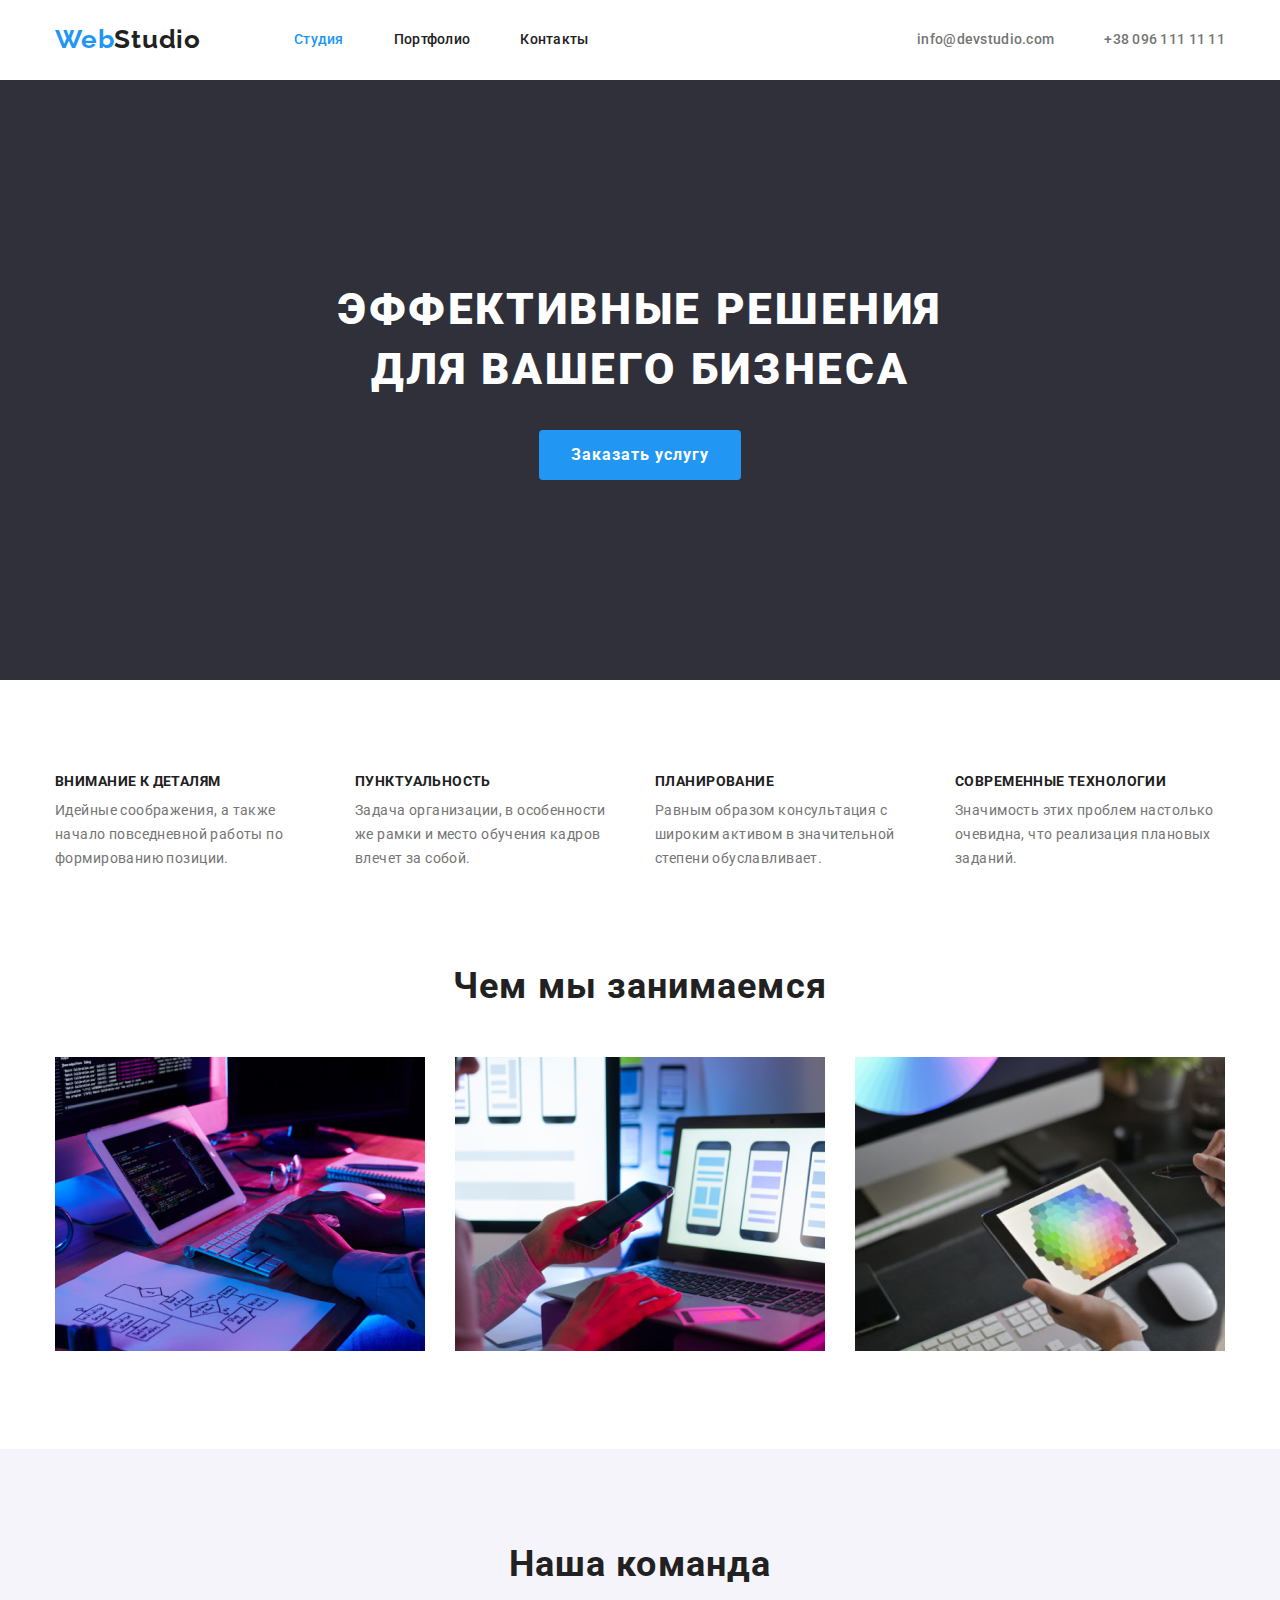
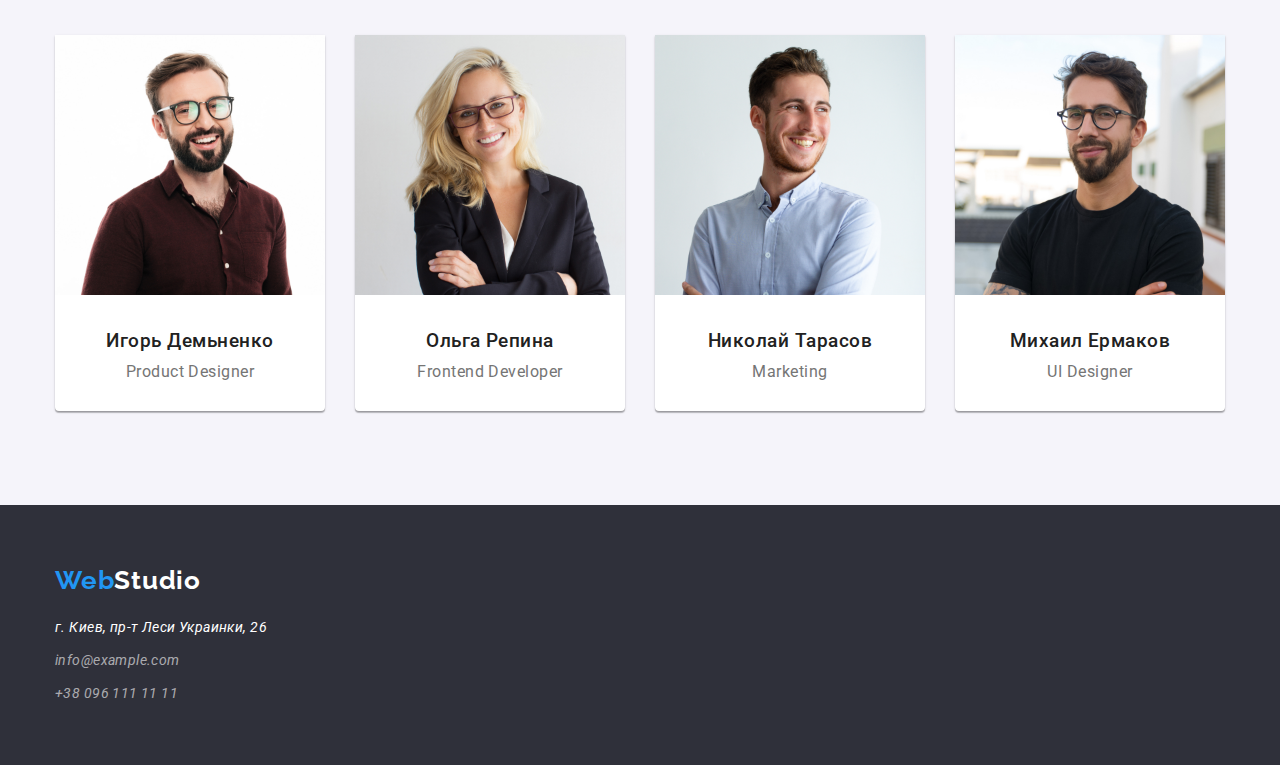
==== index.html @ bb8c2070 "added files hw3" ====
<!DOCTYPE html>
<html lang="en">
  <head>
    <meta charset="UTF-8" />
    <meta name="viewport" content="width=device-width, initial-scale=1.0" />
    <link
      href="https://fonts.googleapis.com/css2?family=Raleway:wght@700&family=Roboto:wght@400;500;700;900&display=swap"
      rel="stylesheet"
    />
    <link
      rel="stylesheet"
      href="https://cdnjs.cloudflare.com/ajax/libs/modern-normalize/0.7.0/modern-normalize.min.css"
    />
    <link rel="stylesheet" href="./css/styles.css" />
    <title>Студия</title>
  </head>
  <body>
    <header class="header">
      <div class="container">
        <nav class="nav">
          <a href="./index.html" class="logo"
            ><span class="logo-web">Web</span>Studio</a
          >
          <ul class="site-nav list">
            <li class="item">
              <a href="./index.html" class="link current">Студия</a>
            </li>
            <li class="item">
              <a href="./portfolio.html" class="link">Портфолио</a>
            </li>
            <li class="item"><a href="#" class="link">Контакты</a></li>
          </ul>
        </nav>
        <ul class="adress-nav list">
          <li class="item">
            <a href="mailto:info@devstudio.com" class="link">
              info@devstudio.com</a
            >
          </li>

          <li class="item">
            <a href="tel:+380961111111" class="link"> +38 096 111 11 11</a>
          </li>
        </ul>
      </div>
    </header>

    <main>
      <!-- Hero -->
      <section class="hero">
        <div class="container">
          <h1 class="hero-title">
            Эффективные решения <br />
            для вашего бизнеса
          </h1>
          <a href="#" class="link">Заказать услугу</a>
        </div>
      </section>
      <!-- Features -->
      <section class="features section-paddings">
        <div class="container">
          <ul class="features-list list">
            <li class="item">
              <h3 class="title">Внимание к деталям</h3>
              <p class="text">
                Идейные соображения, а также начало повседневной работы по
                формированию позиции.
              </p>
            </li>
            <li class="item">
              <h3 class="title">Пунктуальность</h3>
              <p class="text">
                Задача организации, в особенности же рамки и место обучения
                кадров влечет за собой.
              </p>
            </li>
            <li class="item">
              <h3 class="title">Планирование</h3>
              <p class="text">
                Равным образом консультация с широким активом в значительной
                степени обуславливает.
              </p>
            </li>
            <li class="item">
              <h3 class="title">Современные технологии</h3>
              <p class="text">
                Значимость этих проблем настолько очевидна, что реализация
                плановых заданий.
              </p>
            </li>
          </ul>
        </div>
      </section>
      <!--What we do-->
      <section class="what-we-do section-paddings">
        <div class="container">
          <h2 class="section-title">Чем мы занимаемся</h2>
          <ul class="what-we-do-list list">
            <li class="item">
              <a href="#"
                ><img
                  src="./images/desktop-apps.jpg"
                  alt="Десктопные приложения"
                  width="370"
                  height="294"
              /></a>
            </li>
            <li class="item">
              <a href="#"
                ><img
                  src="./images/smartphone-apps.jpg"
                  alt="Мобильные приложения"
                  width="370"
                  height="294"
              /></a>
            </li>
            <li class="item">
              <a href="#"
                ><img
                  src="./images/design-solutions.jpg"
                  alt="Дизайнерские решения"
                  width="370"
                  height="294"
              /></a>
            </li>
          </ul>
        </div>
      </section>
      <!--Our Crew-->
      <section class="our-crew section-paddings">
        <div class="container">
          <h2 class="section-title">Наша команда</h2>
          <ul class="our-crew-members list">
            <li class="item">
              <img
                src="./images/igor-demyanenko.jpg"
                alt="Николай Кучеренко"
                width="270"
              />
              <h3 class="title">Игорь Демьненко</h3>
              <p class="text">Product Designer</p>
            </li>
            <li class="item">
              <img
                src="./images/olga-repina.jpg"
                alt="Николай Кучеренко"
                width="270"
              />
              <h3 class="title">Ольга Репина</h3>
              <p class="text">Frontend Developer</p>
            </li>
            <li class="item">
              <img
                src="./images/nikolay-tarasov.jpg"
                alt="Николай Кучеренко"
                width="270"
              />
              <h3 class="title">Николай Тарасов</h3>
              <p class="text">Marketing</p>
            </li>
            <li class="item">
              <img
                src="./images/mihail-ermakov.jpg"
                alt="Николай Кучеренко"
                width="270"
              />
              <h3 class="title">Михаил Ермаков</h3>
              <p class="text">UI Designer</p>
            </li>
          </ul>
        </div>
      </section>
    </main>
    <footer class="footer">
      <div class="container">
        <a href="./index.html" class="logo"
          ><span class="logo-web">Web</span>Studio</a
        >
        <address>
          <ul class="footer-adress-nav list">
            <li class="item">г. Киев, пр-т Леси Украинки, 26</li>
            <li class="item">
              <a href="mailto:info@devstudio.com" class="link">
                info@example.com</a
              >
            </li>
            <li class="item">
              <a href="tel:+380961111111" class="link"> +38 096 111 11 11</a>
            </li>
          </ul>
        </address>
      </div>
    </footer>
  </body>
</html>
---- css/styles.css ----
/* main text color #757575 */
/* secondary text color #212121 */
/* emphasis color #2196F3 */
/* white #FFFFFF */
/* hero background color #2F303A */
/* third text color rgba(255, 255, 255, 0.6); */
/* crew background color #F5F4FA */

:root {
  --main-text-color: #757575;
  --secondary-text-color: #212121;
  --emphasis-color: #2196f3;
  --page-background-color: #ffffff;
  --hero-title-color: #ffffff;
  --hero-background-color: #2f303a;
  --adress-links-text-color: rgba(255, 255, 255, 0.6);
  --crew-background-color: #f5f4fa;
}

/* Page general styles */
html {
  box-sizing: border-box;
}
*,
*::before,
*::after {
  box-sizing: inherit;
}

body {
  color: var(--main-text-color);
  background-color: var(--page-background-color);
  font-family: 'Roboto', sans-serif;
  font-style: normal;
}
.link {
  text-decoration: none;
}
.list {
  list-style: none;
  padding: 0;
  margin: 0;
}
.title {
  color: var(--secondary-text-color);
  margin: 0;
}
.text {
  margin: 0;
}
.section-title {
  margin-top: 0;
  margin-bottom: 50px;
  color: var(--secondary-text-color);
  font-weight: 700;
  font-size: 36px;
  line-height: 1.17;
  text-align: center;
  letter-spacing: 0.03em;
}
.container {
  width: 1200px;
  padding-left: 15px;
  padding-right: 15px;
  margin-right: auto;
  margin-left: auto;
}

/* Header Styles */

.header .container,
.nav {
  display: flex;
  align-items: center;
}
.logo {
  margin-right: 93px;

  color: var(--secondary-text-color);
  text-decoration: none;
  font-family: 'Raleway', sans-serif;
  font-weight: 700;
  font-size: 26px;
  line-height: 1.2;
  letter-spacing: 0.03em;
}
.logo-web {
  color: var(--emphasis-color);
}
.header .link {
  display: inline-block;
  font-weight: 500;
  font-size: 14px;
  line-height: 1.14;
  letter-spacing: 0.02em;
  padding-top: 32px;
  padding-bottom: 32px;
}
.site-nav {
  display: flex;
}
.site-nav .item + .item {
  margin-left: 50px;
}
.site-nav .link {
  color: var(--secondary-text-color);
}
.site-nav .link:hover,
.site-nav .link:focus {
  color: var(--emphasis-color);
}
.site-nav .link.current {
  color: var(--emphasis-color);
}
.adress-nav {
  display: flex;
  margin-left: auto;
}
.adress-nav .item + .item {
  margin-left: 50px;
}
.adress-nav .link {
  color: var(--main-text-color);
}
.adress-nav .link:hover,
.adress-nav .link:focus {
  color: var(--emphasis-color);
}

/* Hero section styles */
.hero {
  padding-top: 200px;
  padding-bottom: 200px;
  background-color: var(--hero-background-color);
  text-align: center;
}
.hero-title {
  margin-top: 0;
  margin-bottom: 30px;

  color: var(--hero-title-color);
  font-weight: 900;
  font-size: 44px;
  line-height: 1.36;
  letter-spacing: 0.06em;
  text-transform: uppercase;
}
.hero .link {
  display: inline-block;
  min-width: 200px;
  padding: 10px 32px;
  /* padding-top: 10px;
  padding-right: 32px; */
  border-radius: 4px;
  background-color: var(--emphasis-color);

  color: var(--hero-title-color);
  font-weight: 700;
  font-size: 16px;
  line-height: 1.87;
  align-items: center;
  letter-spacing: 0.06em;
}
.hero .link:hover,
.hero .link:focus {
  color: var(--emphasis-color);
  background-color: var(--page-background-color);
}

/* Features section styles */
.section-paddings {
  padding-top: 94px;
  padding-bottom: 94px;
}

.features-list {
  display: flex;
  justify-content: center;
  /* background-color: teal; */
}
.features-list .item {
  width: 270px;
}
.features-list .item + .item {
  margin-left: 30px;
}
.features .title {
  font-weight: 700;
  font-size: 14px;
  line-height: 1.14;
  letter-spacing: 0.03em;
  text-transform: uppercase;
  margin-bottom: 10px;
}
.features .text {
  font-weight: 400;
  font-size: 14px;
  line-height: 1.7;
  letter-spacing: 0.03em;
}

/* What we do section styles*/
.what-we-do {
  padding-top: 0;
}
.what-we-do-list {
  display: flex;
  justify-content: center;
}
.what-we-do-list .item + .item {
  margin-left: 30px;
}

/* Our crew section styles */
.our-crew {
  background-color: var(--crew-background-color);

  font-size: 16px;
  line-height: 1.19;
  text-align: center;
  letter-spacing: 0.03em;
}
.our-crew .title {
  font-weight: 500;
  margin-top: 30px;
  margin-bottom: 10px;
}
.our-crew-members {
  display: flex;
  justify-content: center;
}
.our-crew-members .item {
  background-color: #fff;
  border-radius: 0px 0px 4px 4px;
  box-shadow: 0px 1px 3px rgba(0, 0, 0, 0.12), 0px 1px 1px rgba(0, 0, 0, 0.14),
    0px 2px 1px rgba(0, 0, 0, 0.2);
}
.our-crew-members .item + .item {
  margin-left: 30px;
}
.our-crew .text {
  margin-bottom: 30px;
}

/* Footer Styles */
.footer {
  background-color: var(--hero-background-color);
  padding-top: 60px;
  padding-bottom: 60px;
}
.footer .logo {
  display: inline-block;
  color: white;
  margin-right: 0;
  margin-bottom: 20px;
}
.footer-adress-nav {
  color: white;
  font-weight: 400;
  font-size: 14px;
  line-height: 1.7;
  letter-spacing: 0.03em;
}
.footer-adress-nav .link {
  color: var(--adress-links-text-color);
}
.footer-adress-nav .link:hover,
.footer-adress-nav .link:focus {
  color: var(--emphasis-color);
}
.footer-adress-nav .item:not(:last-child) {
  margin-bottom: 9px;
}

/* Portfolio.html personal styles */
.our-projects-nav {
  display: flex;
  margin-bottom: 50px;
  justify-content: center;
}
.our-projects-nav .item + .item {
  margin-left: 8px;
}
.our-projects-nav .link {
  display: inline-block;
  min-width: 73px;
  padding: 6px 22px;
  background-color: #f5f4fa;
  border-radius: 4px;

  color: var(--secondary-text-color);
  font-weight: 500;
  font-size: 16px;
  line-height: 1.62;
  text-align: center;
  letter-spacing: 0.03em;
}
.our-projects-nav .link:hover,
.our-projects-nav .link:focus {
  background-color: var(--emphasis-color);
  box-shadow: 0px 3px 1px rgba(0, 0, 0, 0.1), 0px 1px 2px rgba(0, 0, 0, 0.08),
    0px 2px 2px rgba(0, 0, 0, 0.12);
  color: #ffffff;
}
.our-projects-list {
  display: flex;
  flex-wrap: wrap;
}
.our-projects-list .item {
  /* box-sizing: border-box; */
  /* width: calc((100% - 60px) / 3); */
  width: 370px;
  background: #ffffff;
  border: 1px solid #eeeeee;
}
.our-projects-list .item:not(:nth-child(3n)) {
  margin-right: 30px;
}
.our-projects-list .item:not(:nth-last-child(-n + 3)) {
  margin-bottom: 30px;
}
.our-projects-list .title {
  margin-top: 20px;
  margin-bottom: 4px;
  margin-left: 24px;
  font-weight: 700;
  font-size: 18px;
  line-height: 2;
  letter-spacing: 0.06em;
}
.our-projects-list .text {
  margin-left: 24px;
  color: var(--main-text-color);
  font-weight: 400;
  font-size: 16px;
  line-height: 1.87;
  letter-spacing: 0.03em;
  margin-bottom: 20px;
}
.our-projects-list .link:hover,
.our-projects-list .link:focus {
  color: var(--emphasis-color);
}
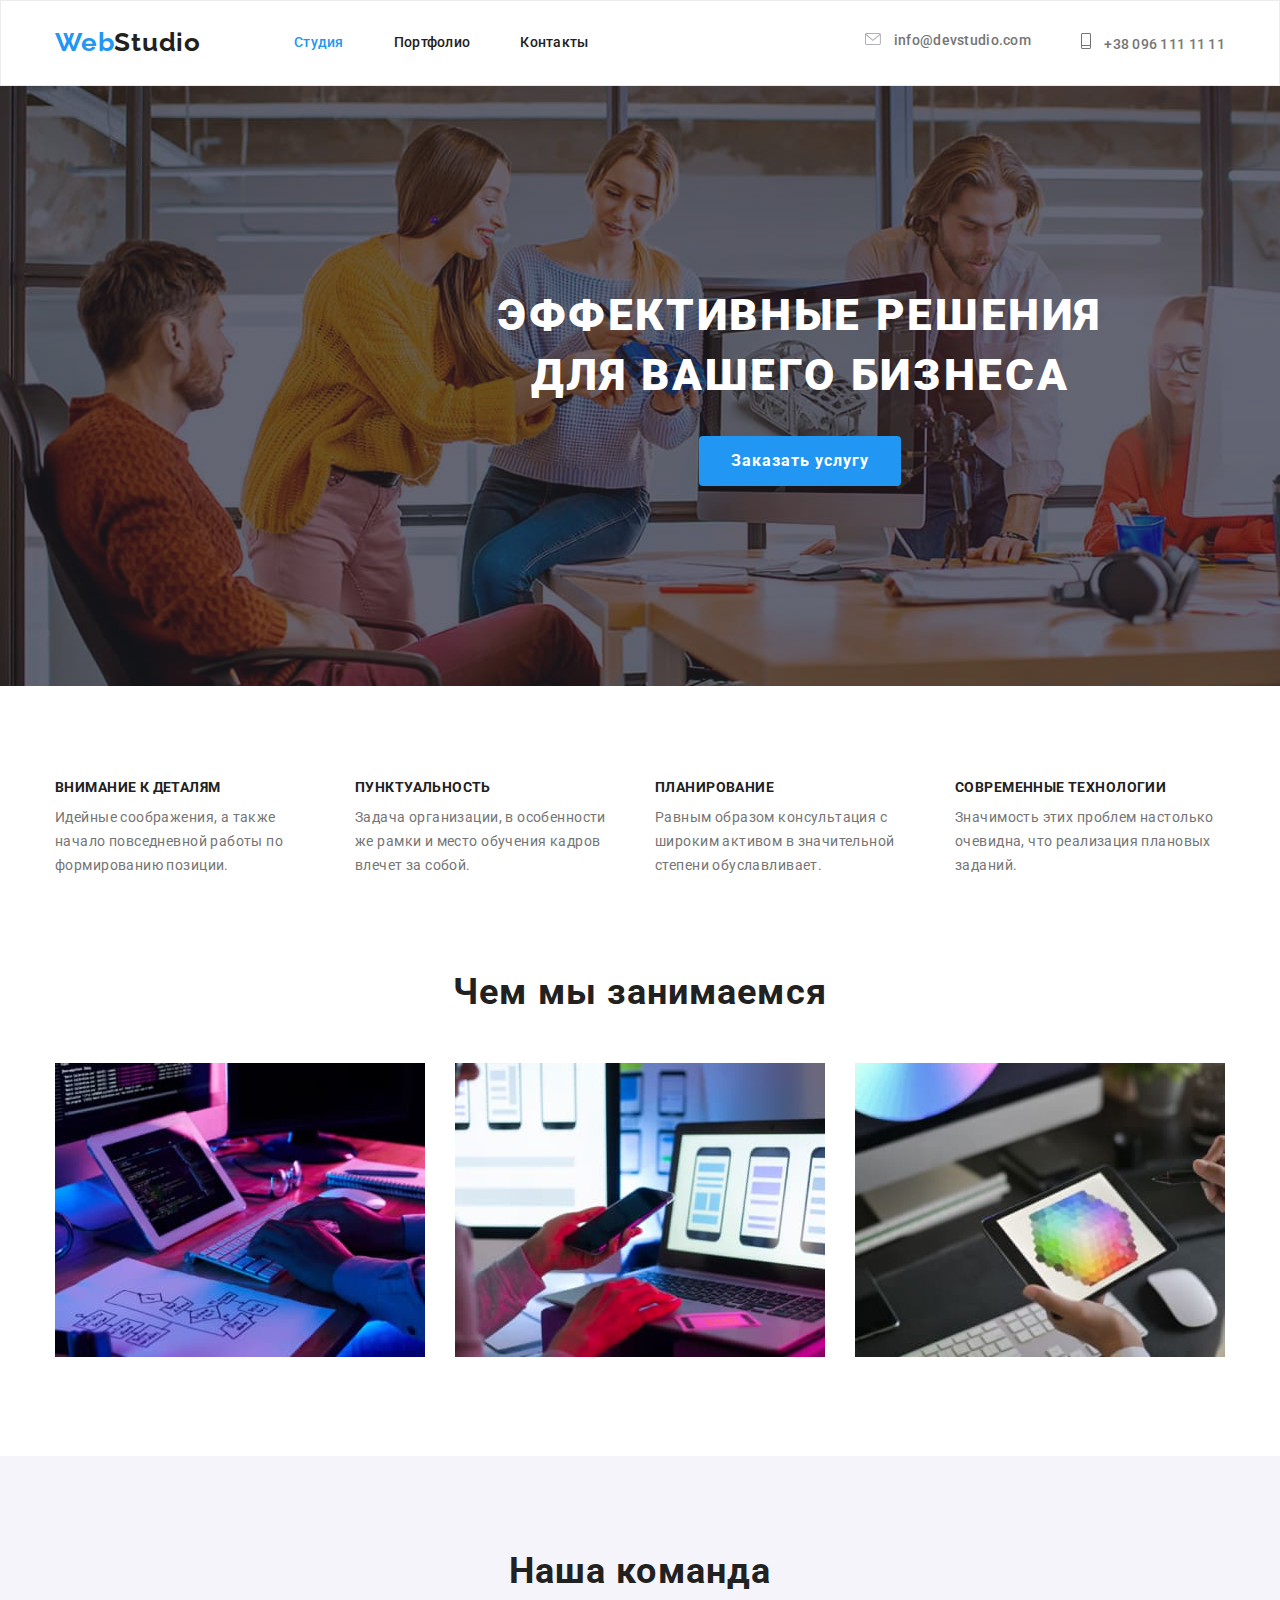
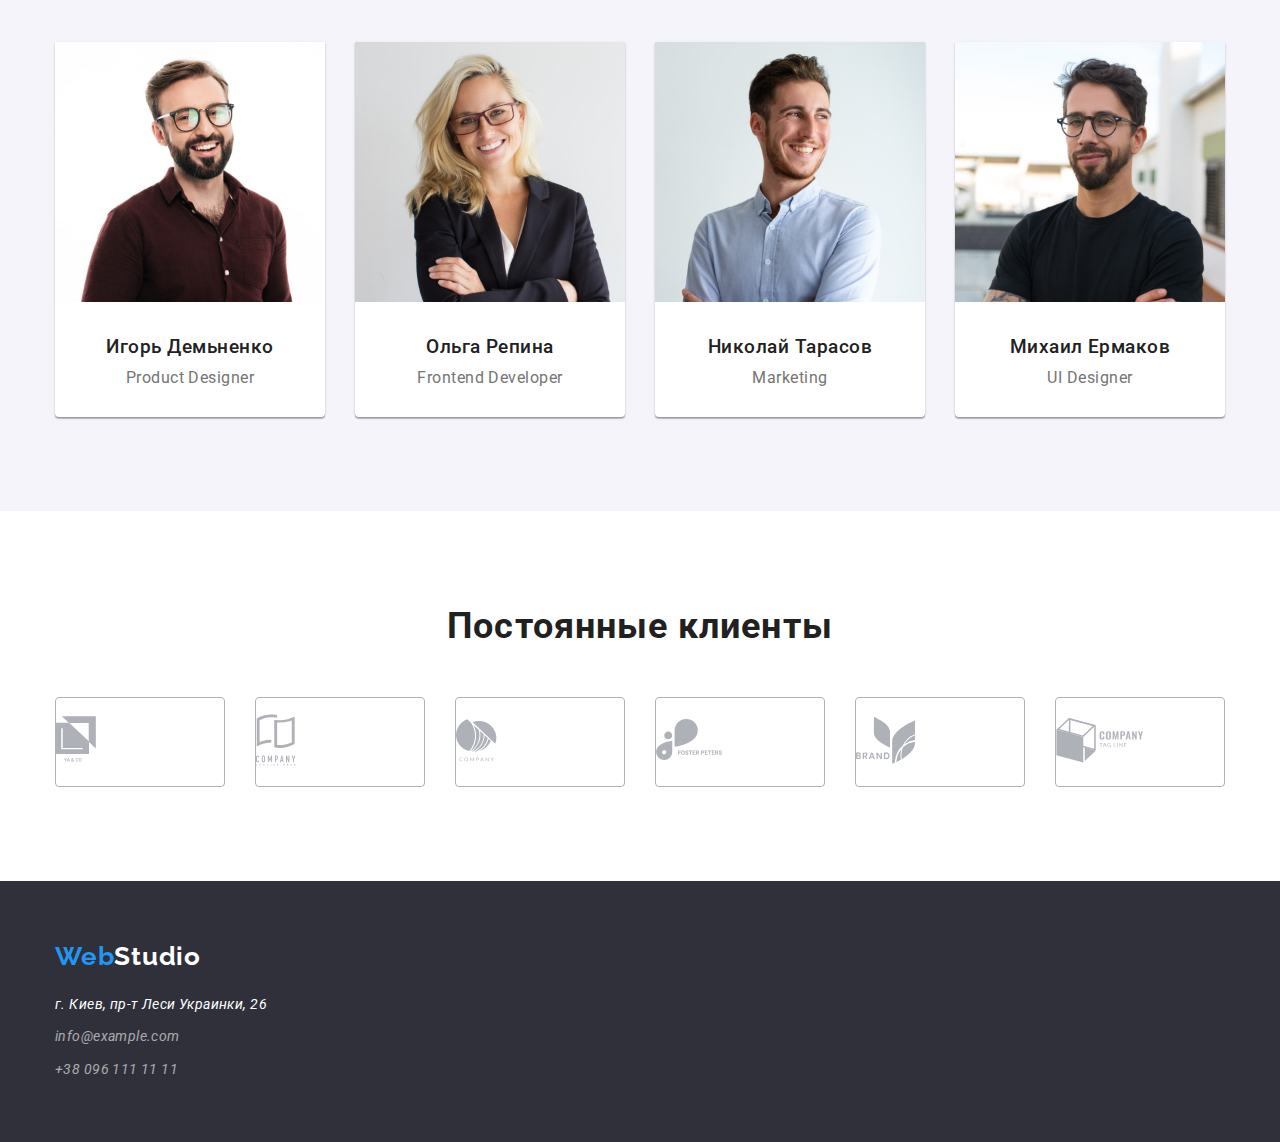
==== commit 0e6d84bd: "added regular companies" ====
--- a/index.html
+++ b/index.html
@@ -34,12 +34,20 @@
         <ul class="adress-nav list">
           <li class="item">
             <a href="mailto:info@devstudio.com" class="link">
+              <svg class="contacts-icon" width="16" height="12">
+                <use href="./images/symbol-defs.svg#icon-envelope"></use>
+              </svg>
               info@devstudio.com</a
             >
           </li>
 
           <li class="item">
-            <a href="tel:+380961111111" class="link"> +38 096 111 11 11</a>
+            <a href="tel:+380961111111" class="link">
+              <svg class="contacts-icon" width="10" height="16">
+                <use href="./images/symbol-defs.svg#icon-phone"></use>
+              </svg>
+              +38 096 111 11 11</a
+            >
           </li>
         </ul>
       </div>
@@ -166,6 +174,59 @@
               />
               <h3 class="title">Михаил Ермаков</h3>
               <p class="text">UI Designer</p>
+            </li>
+          </ul>
+        </div>
+      </section>
+      <section class="regular-clients section-paddings">
+        <div class="container">
+          <h2 class="section-title">Постоянные клиенты</h2>
+          <ul class="regular-clients-list list">
+            <li class="item">
+              <a href="#" class="link">
+                <svg class="company-logo" width="44" height="49">
+                  <use href="./images/symbol-defs.svg#icon-ya-and-co"></use>
+                </svg>
+              </a>
+            </li>
+            <li class="item">
+              <a href="#" class="link">
+                <svg class="company-logo" width="40" height="52">
+                  <use
+                    href="./images/symbol-defs.svg#icon-company-tagline-here"
+                  ></use>
+                </svg>
+              </a>
+            </li>
+            <li class="item">
+              <a href="#" class="link">
+                <svg class="company-logo" width="41" height="43">
+                  <use href="./images/symbol-defs.svg#icon-company"></use>
+                </svg>
+              </a>
+            </li>
+            <li class="item">
+              <a href="#" class="link">
+                <svg class="company-logo" width="79" height="42">
+                  <use href="./images/symbol-defs.svg#icon-foster-peters"></use>
+                </svg>
+              </a>
+            </li>
+            <li class="item">
+              <a href="#" class="link">
+                <svg class="company-logo" width="59" height="47">
+                  <use href="./images/symbol-defs.svg#icon-brand"></use>
+                </svg>
+              </a>
+            </li>
+            <li class="item">
+              <a href="#" class="link">
+                <svg class="company-logo" width="88" height="45">
+                  <use
+                    href="./images/symbol-defs.svg#icon-company-tag-line"
+                  ></use>
+                </svg>
+              </a>
             </li>
           </ul>
         </div>
--- a/css/styles.css
+++ b/css/styles.css
@@ -12,9 +12,11 @@
   --emphasis-color: #2196f3;
   --page-background-color: #ffffff;
   --hero-title-color: #ffffff;
-  --hero-background-color: #2f303a;
+  --hero-background-color: #c4c4c4;
+  --footer-background-color: #2f303a;
   --adress-links-text-color: rgba(255, 255, 255, 0.6);
   --crew-background-color: #f5f4fa;
+  --icons-gray: #afb1b8;
 }
 
 /* Page general styles */
@@ -126,12 +128,30 @@
 .adress-nav .link:focus {
   color: var(--emphasis-color);
 }
-
+.contacts-icon {
+  display: inline-block;
+  margin-right: 10px;
+  --color2: var(--icons-gray);
+  --color3: var(--icons-gray);
+}
 /* Hero section styles */
 .hero {
+  width: 1600px;
+  height: 600px;
+  margin-left: auto;
+  margin-right: auto;
   padding-top: 200px;
   padding-bottom: 200px;
+  background-image: linear-gradient(
+      to right,
+      rgba(47, 48, 58, 0.4),
+      rgba(47, 48, 58, 0.4)
+    ),
+    url(../images/hero-background-image.jpg);
   background-color: var(--hero-background-color);
+  background-repeat: no-repeat;
+  background-position: center;
+  background-size: cover;
   text-align: center;
 }
 .hero-title {
@@ -242,9 +262,43 @@
   margin-bottom: 30px;
 }
 
+/* regular-clients section styles */
+.regular-clients-list {
+  display: flex;
+  justify-content: center;
+  align-items: center;
+}
+.regular-clients-list .item {
+  /* display: inline-block; */
+}
+.regular-clients-list .link {
+  display: inline-block;
+  width: 170px;
+  height: 90px;
+  border: 1px solid #afb1b8;
+  color: var(--icons-gray);
+  border-radius: 4px;
+  align-content: center;
+}
+.regular-clients-list .item + .item {
+  margin-left: 30px;
+}
+.company-logo {
+  --color3: var(--icons-gray);
+  --color2: var(--icons-gray);
+}
+.regular-clients-list .link:focus,
+.regular-clients-list .link:hover {
+  border: 1px solid var(--emphasis-color);
+}
+.company-logo:hover,
+.company-logo:focus {
+  --color3: var(--emphasis-color);
+  --color2: var(--emphasis-color);
+}
 /* Footer Styles */
 .footer {
-  background-color: var(--hero-background-color);
+  background-color: var(--footer-background-color);
   padding-top: 60px;
   padding-bottom: 60px;
 }
@@ -273,6 +327,9 @@
 }
 
 /* Portfolio.html personal styles */
+.header {
+  border: 1px solid #ececec;
+}
 .our-projects-nav {
   display: flex;
   margin-bottom: 50px;
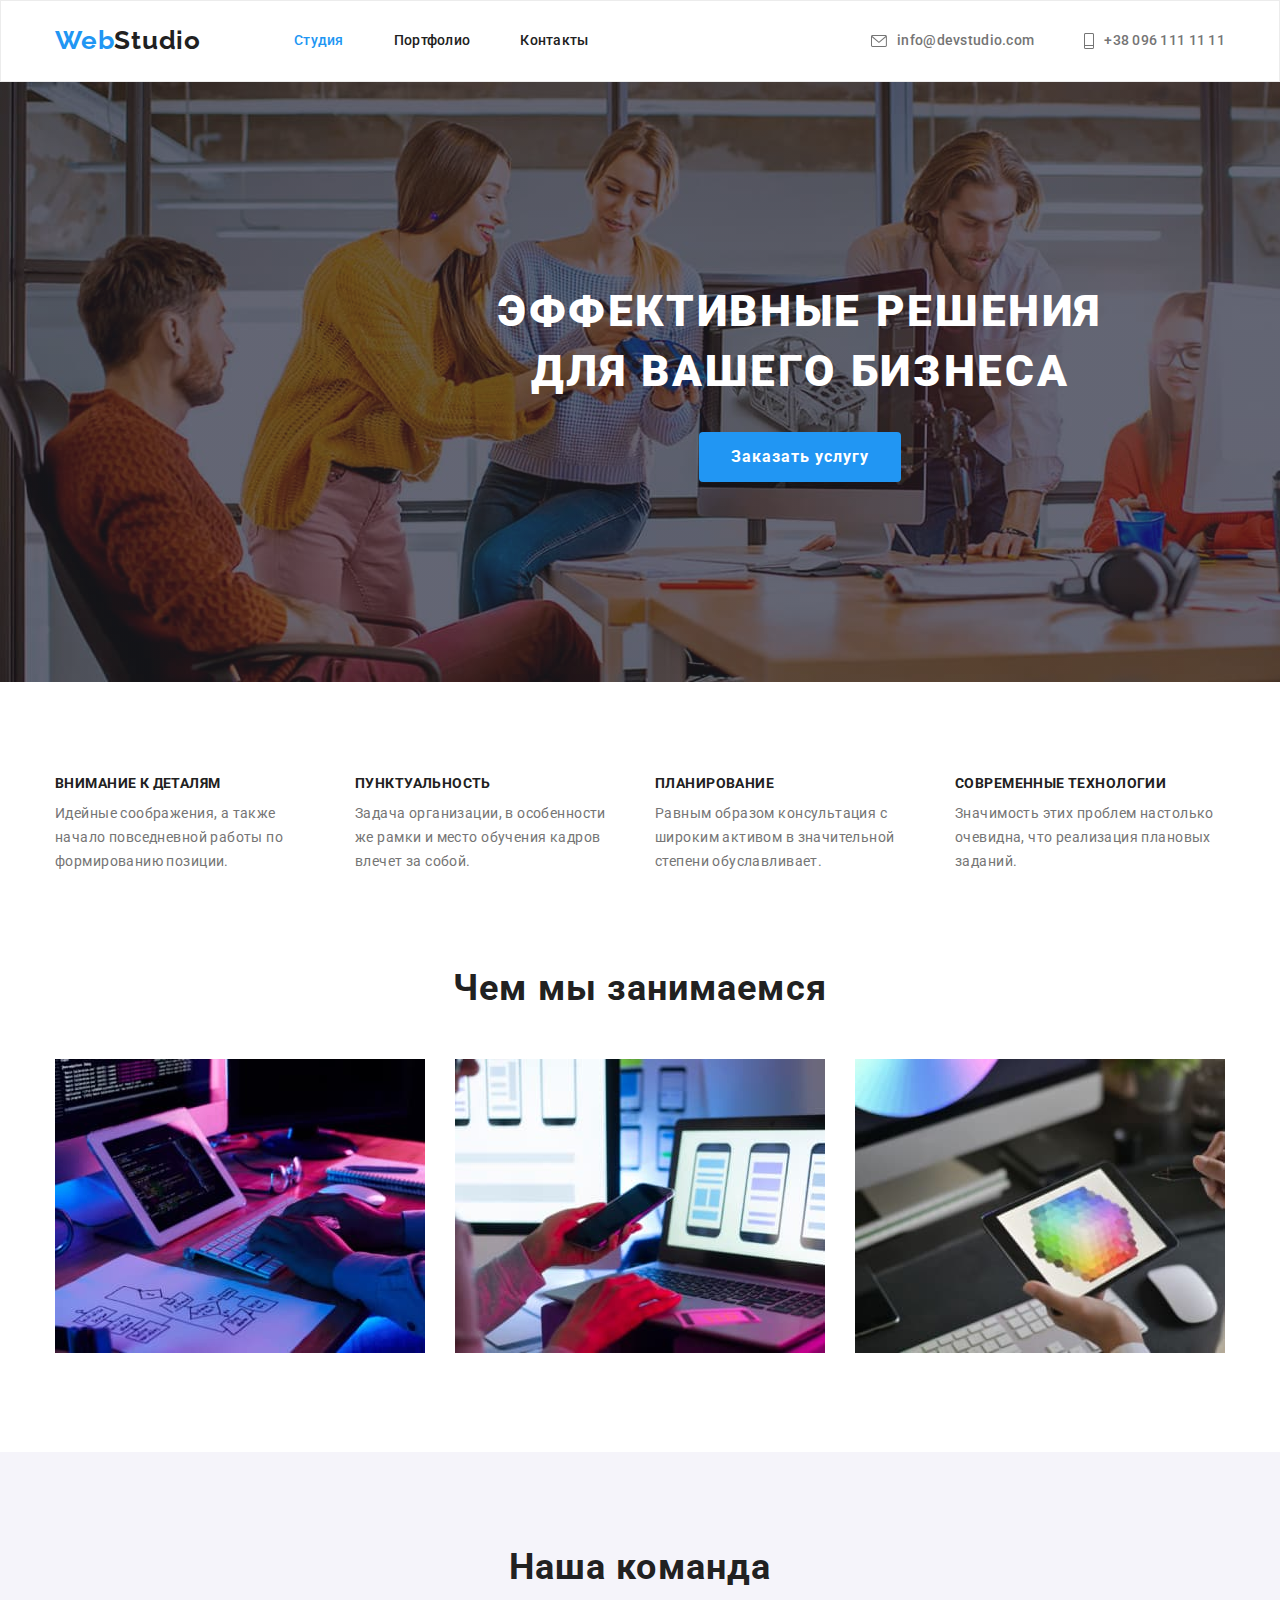
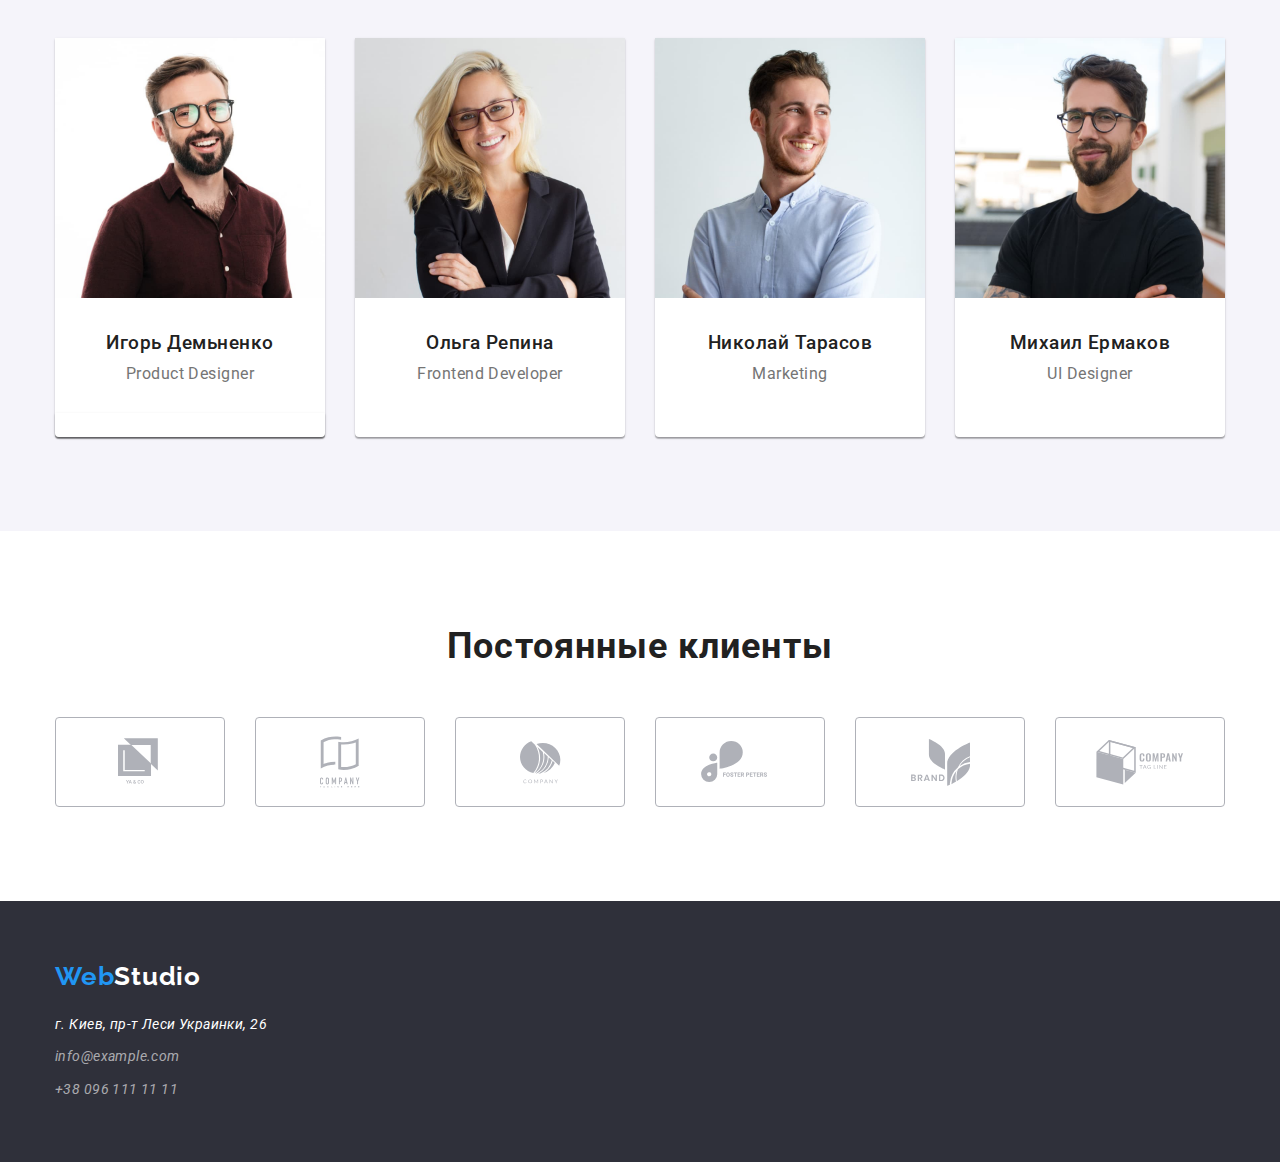
==== commit a4268729: "fixed companies" ====
--- a/index.html
+++ b/index.html
@@ -147,6 +147,21 @@
               />
               <h3 class="title">Игорь Демьненко</h3>
               <p class="text">Product Designer</p>
+              <ul class="social-links-list list">
+                <li class="item">
+                  <a
+                    class="link"
+                    href="https://www.instagram.com/"
+                    target="_blank"
+                    rel="noopener noreferrer"
+                    aria-label="ссылка Инстаграм"
+                  >
+                    <svg class="social-icon" width="20" height="20">
+                      <use href="./images/symbol-defs.svg#icon-instagram"></use>
+                    </svg>
+                  </a>
+                </li>
+              </ul>
             </li>
             <li class="item">
               <img
@@ -183,14 +198,26 @@
           <h2 class="section-title">Постоянные клиенты</h2>
           <ul class="regular-clients-list list">
             <li class="item">
-              <a href="#" class="link">
+              <a
+                href="https://www.microsoft.com/"
+                class="link"
+                target="_blank"
+                rel="noopener noreferrer"
+                aria-label="ссылка Компания_1"
+              >
                 <svg class="company-logo" width="44" height="49">
                   <use href="./images/symbol-defs.svg#icon-ya-and-co"></use>
                 </svg>
               </a>
             </li>
             <li class="item">
-              <a href="#" class="link">
+              <a
+                href="https://www.microsoft.com/"
+                class="link"
+                target="_blank"
+                rel="noopener noreferrer"
+                aria-label="ссылка Компания_2"
+              >
                 <svg class="company-logo" width="40" height="52">
                   <use
                     href="./images/symbol-defs.svg#icon-company-tagline-here"
@@ -199,28 +226,52 @@
               </a>
             </li>
             <li class="item">
-              <a href="#" class="link">
+              <a
+                href="https://www.microsoft.com/"
+                class="link"
+                target="_blank"
+                rel="noopener noreferrer"
+                aria-label="ссылка Компания_3"
+              >
                 <svg class="company-logo" width="41" height="43">
                   <use href="./images/symbol-defs.svg#icon-company"></use>
                 </svg>
               </a>
             </li>
             <li class="item">
-              <a href="#" class="link">
+              <a
+                href="https://www.microsoft.com/"
+                class="link"
+                target="_blank"
+                rel="noopener noreferrer"
+                aria-label="ссылка Компания_4"
+              >
                 <svg class="company-logo" width="79" height="42">
                   <use href="./images/symbol-defs.svg#icon-foster-peters"></use>
                 </svg>
               </a>
             </li>
             <li class="item">
-              <a href="#" class="link">
+              <a
+                href="https://www.microsoft.com/"
+                class="link"
+                target="_blank"
+                rel="noopener noreferrer"
+                aria-label="ссылка Компания_5"
+              >
                 <svg class="company-logo" width="59" height="47">
                   <use href="./images/symbol-defs.svg#icon-brand"></use>
                 </svg>
               </a>
             </li>
             <li class="item">
-              <a href="#" class="link">
+              <a
+                href="https://www.microsoft.com/"
+                class="link"
+                target="_blank"
+                rel="noopener noreferrer"
+                aria-label="ссылка Компания_6"
+              >
                 <svg class="company-logo" width="88" height="45">
                   <use
                     href="./images/symbol-defs.svg#icon-company-tag-line"
--- a/css/styles.css
+++ b/css/styles.css
@@ -122,17 +122,19 @@
   margin-left: 50px;
 }
 .adress-nav .link {
+  display: flex;
+  justify-content: center;
+  align-items: center;
   color: var(--main-text-color);
 }
 .adress-nav .link:hover,
 .adress-nav .link:focus {
   color: var(--emphasis-color);
 }
-.contacts-icon {
-  display: inline-block;
+.adress-nav .link .contacts-icon {
   margin-right: 10px;
-  --color2: var(--icons-gray);
-  --color3: var(--icons-gray);
+  --color2: currentColor;
+  --color5: currentColor;
 }
 /* Hero section styles */
 .hero {
@@ -261,41 +263,40 @@
 .our-crew .text {
   margin-bottom: 30px;
 }
-
+.social-links-list .list .social-icon {
+  --color4: currentColor;
+}
 /* regular-clients section styles */
 .regular-clients-list {
   display: flex;
   justify-content: center;
   align-items: center;
 }
-.regular-clients-list .item {
-  /* display: inline-block; */
-}
 .regular-clients-list .link {
-  display: inline-block;
+  display: flex;
+  justify-content: center;
+  align-items: center;
   width: 170px;
   height: 90px;
   border: 1px solid #afb1b8;
   color: var(--icons-gray);
   border-radius: 4px;
-  align-content: center;
 }
 .regular-clients-list .item + .item {
   margin-left: 30px;
 }
-.company-logo {
-  --color3: var(--icons-gray);
-  --color2: var(--icons-gray);
+.regular-clients-list .link .company-logo {
+  /* --color3: var(--icons-gray);
+  --color2: var(--icons-gray); */
+  --color2: currentColor;
+  --color3: currentColor;
 }
 .regular-clients-list .link:focus,
 .regular-clients-list .link:hover {
   border: 1px solid var(--emphasis-color);
-}
-.company-logo:hover,
-.company-logo:focus {
-  --color3: var(--emphasis-color);
-  --color2: var(--emphasis-color);
-}
+  color: var(--emphasis-color);
+}
+
 /* Footer Styles */
 .footer {
   background-color: var(--footer-background-color);
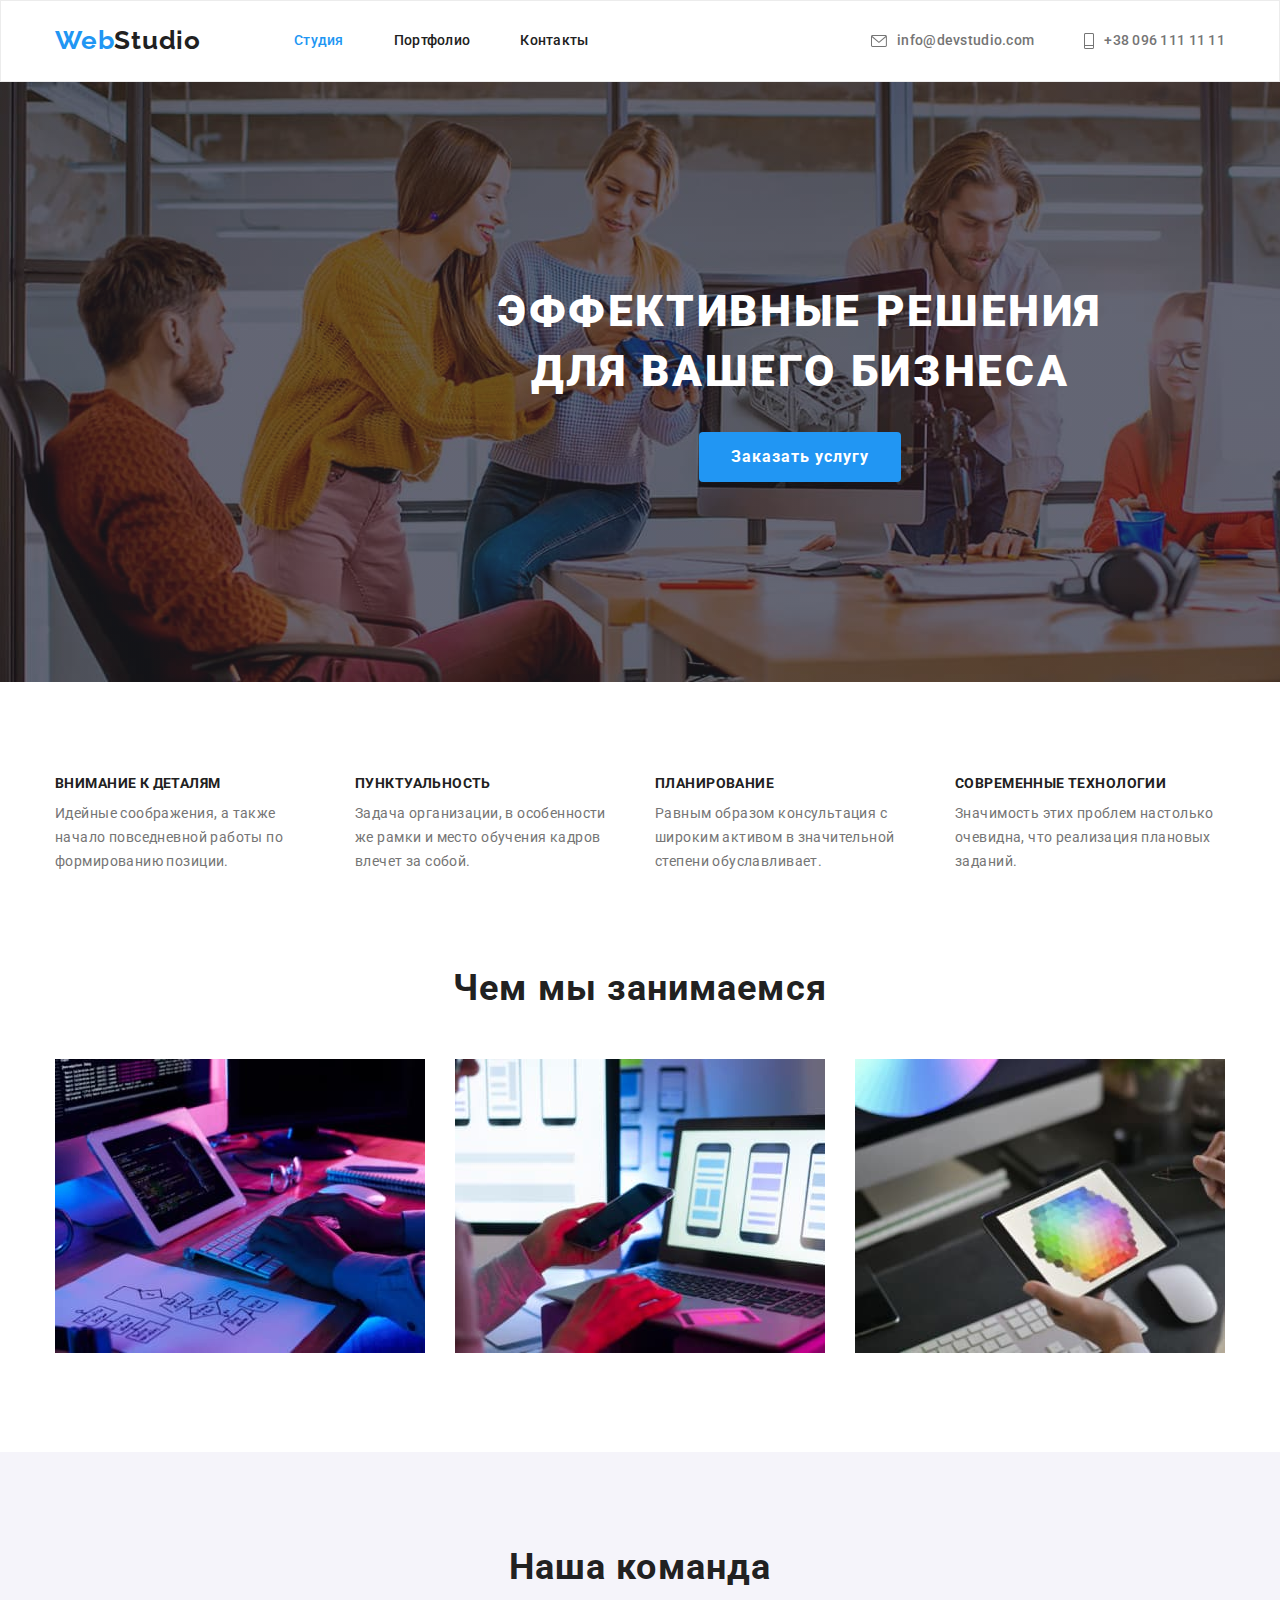
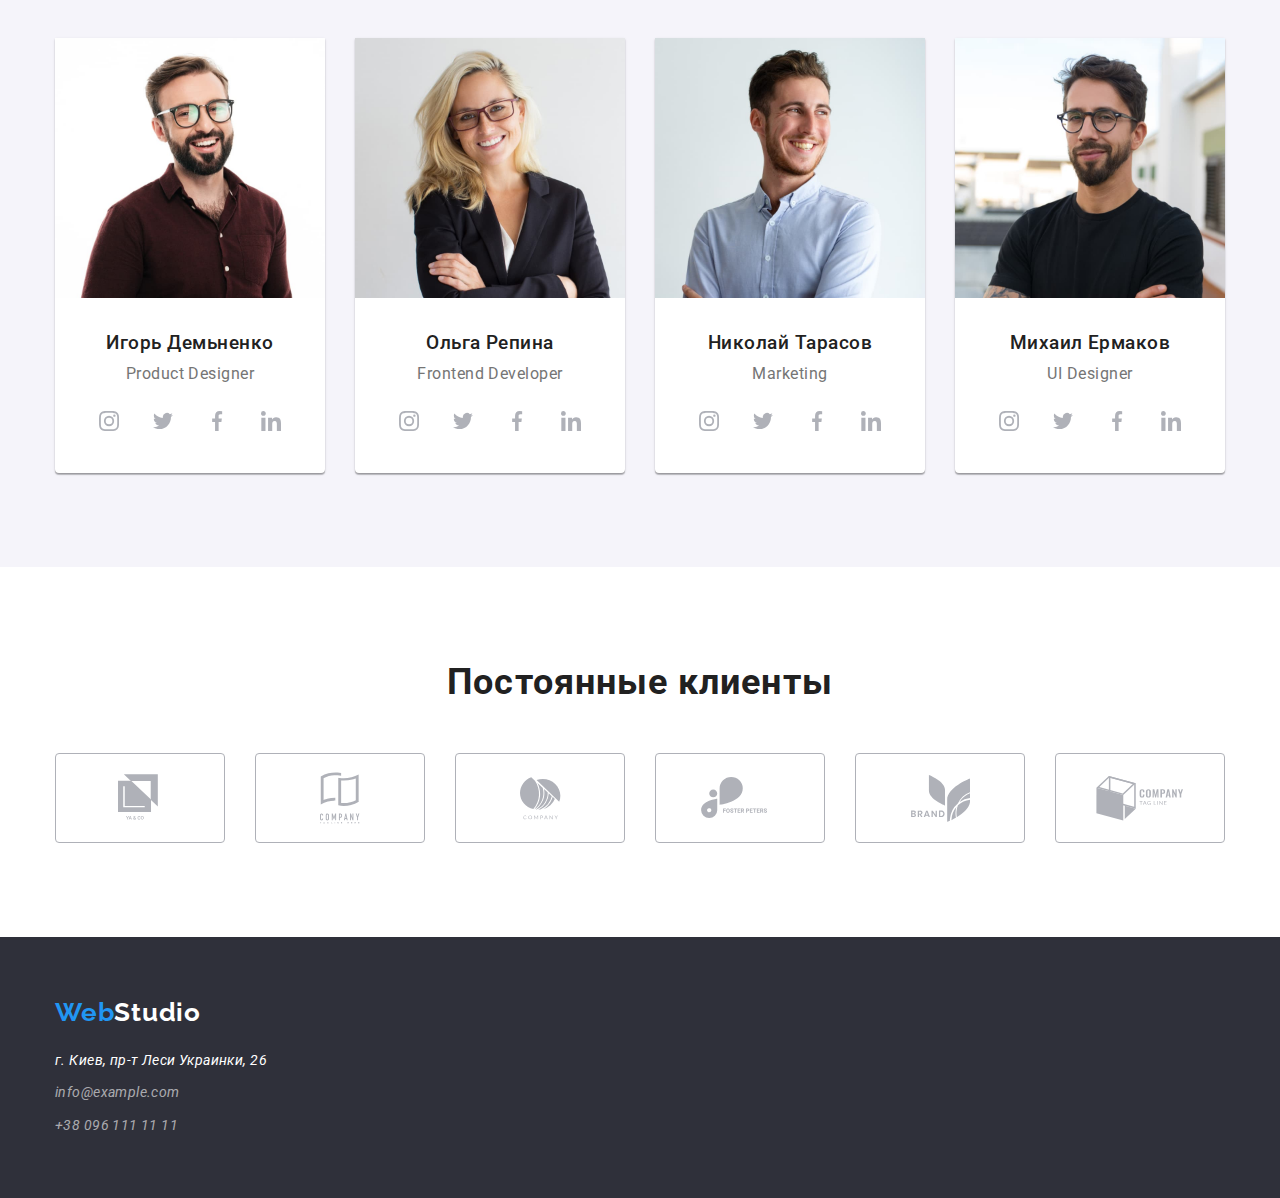
==== commit 726ae393: "added social links" ====
--- a/index.html
+++ b/index.html
@@ -148,7 +148,7 @@
               <h3 class="title">Игорь Демьненко</h3>
               <p class="text">Product Designer</p>
               <ul class="social-links-list list">
-                <li class="item">
+                <li class="social-item">
                   <a
                     class="link"
                     href="https://www.instagram.com/"
@@ -158,6 +158,45 @@
                   >
                     <svg class="social-icon" width="20" height="20">
                       <use href="./images/symbol-defs.svg#icon-instagram"></use>
+                    </svg>
+                  </a>
+                </li>
+                <li class="social-item">
+                  <a
+                    class="link"
+                    href="https://www.twitter.com/"
+                    target="_blank"
+                    rel="noopener noreferrer"
+                    aria-label="ссылка Твиттер"
+                  >
+                    <svg class="social-icon" width="20" height="20">
+                      <use href="./images/symbol-defs.svg#icon-twitter"></use>
+                    </svg>
+                  </a>
+                </li>
+                <li class="social-item">
+                  <a
+                    class="link"
+                    href="https://www.facebook.com/"
+                    target="_blank"
+                    rel="noopener noreferrer"
+                    aria-label="ссылка Фейсбук"
+                  >
+                    <svg class="social-icon" width="20" height="20">
+                      <use href="./images/symbol-defs.svg#icon-facebook"></use>
+                    </svg>
+                  </a>
+                </li>
+                <li class="social-item">
+                  <a
+                    class="link"
+                    href="https://www.linkedin.com/"
+                    target="_blank"
+                    rel="noopener noreferrer"
+                    aria-label="ссылка Линкедин"
+                  >
+                    <svg class="social-icon" width="20" height="20">
+                      <use href="./images/symbol-defs.svg#icon-linkedin"></use>
                     </svg>
                   </a>
                 </li>
@@ -171,6 +210,60 @@
               />
               <h3 class="title">Ольга Репина</h3>
               <p class="text">Frontend Developer</p>
+              <ul class="social-links-list list">
+                <li class="social-item">
+                  <a
+                    class="link"
+                    href="https://www.instagram.com/"
+                    target="_blank"
+                    rel="noopener noreferrer"
+                    aria-label="ссылка Инстаграм"
+                  >
+                    <svg class="social-icon" width="20" height="20">
+                      <use href="./images/symbol-defs.svg#icon-instagram"></use>
+                    </svg>
+                  </a>
+                </li>
+                <li class="social-item">
+                  <a
+                    class="link"
+                    href="https://www.twitter.com/"
+                    target="_blank"
+                    rel="noopener noreferrer"
+                    aria-label="ссылка Твиттер"
+                  >
+                    <svg class="social-icon" width="20" height="20">
+                      <use href="./images/symbol-defs.svg#icon-twitter"></use>
+                    </svg>
+                  </a>
+                </li>
+                <li class="social-item">
+                  <a
+                    class="link"
+                    href="https://www.facebook.com/"
+                    target="_blank"
+                    rel="noopener noreferrer"
+                    aria-label="ссылка Фейсбук"
+                  >
+                    <svg class="social-icon" width="20" height="20">
+                      <use href="./images/symbol-defs.svg#icon-facebook"></use>
+                    </svg>
+                  </a>
+                </li>
+                <li class="social-item">
+                  <a
+                    class="link"
+                    href="https://www.linkedin.com/"
+                    target="_blank"
+                    rel="noopener noreferrer"
+                    aria-label="ссылка Линкедин"
+                  >
+                    <svg class="social-icon" width="20" height="20">
+                      <use href="./images/symbol-defs.svg#icon-linkedin"></use>
+                    </svg>
+                  </a>
+                </li>
+              </ul>
             </li>
             <li class="item">
               <img
@@ -180,6 +273,60 @@
               />
               <h3 class="title">Николай Тарасов</h3>
               <p class="text">Marketing</p>
+              <ul class="social-links-list list">
+                <li class="social-item">
+                  <a
+                    class="link"
+                    href="https://www.instagram.com/"
+                    target="_blank"
+                    rel="noopener noreferrer"
+                    aria-label="ссылка Инстаграм"
+                  >
+                    <svg class="social-icon" width="20" height="20">
+                      <use href="./images/symbol-defs.svg#icon-instagram"></use>
+                    </svg>
+                  </a>
+                </li>
+                <li class="social-item">
+                  <a
+                    class="link"
+                    href="https://www.twitter.com/"
+                    target="_blank"
+                    rel="noopener noreferrer"
+                    aria-label="ссылка Твиттер"
+                  >
+                    <svg class="social-icon" width="20" height="20">
+                      <use href="./images/symbol-defs.svg#icon-twitter"></use>
+                    </svg>
+                  </a>
+                </li>
+                <li class="social-item">
+                  <a
+                    class="link"
+                    href="https://www.facebook.com/"
+                    target="_blank"
+                    rel="noopener noreferrer"
+                    aria-label="ссылка Фейсбук"
+                  >
+                    <svg class="social-icon" width="20" height="20">
+                      <use href="./images/symbol-defs.svg#icon-facebook"></use>
+                    </svg>
+                  </a>
+                </li>
+                <li class="social-item">
+                  <a
+                    class="link"
+                    href="https://www.linkedin.com/"
+                    target="_blank"
+                    rel="noopener noreferrer"
+                    aria-label="ссылка Линкедин"
+                  >
+                    <svg class="social-icon" width="20" height="20">
+                      <use href="./images/symbol-defs.svg#icon-linkedin"></use>
+                    </svg>
+                  </a>
+                </li>
+              </ul>
             </li>
             <li class="item">
               <img
@@ -189,6 +336,60 @@
               />
               <h3 class="title">Михаил Ермаков</h3>
               <p class="text">UI Designer</p>
+              <ul class="social-links-list list">
+                <li class="social-item">
+                  <a
+                    class="link"
+                    href="https://www.instagram.com/"
+                    target="_blank"
+                    rel="noopener noreferrer"
+                    aria-label="ссылка Инстаграм"
+                  >
+                    <svg class="social-icon" width="20" height="20">
+                      <use href="./images/symbol-defs.svg#icon-instagram"></use>
+                    </svg>
+                  </a>
+                </li>
+                <li class="social-item">
+                  <a
+                    class="link"
+                    href="https://www.twitter.com/"
+                    target="_blank"
+                    rel="noopener noreferrer"
+                    aria-label="ссылка Твиттер"
+                  >
+                    <svg class="social-icon" width="20" height="20">
+                      <use href="./images/symbol-defs.svg#icon-twitter"></use>
+                    </svg>
+                  </a>
+                </li>
+                <li class="social-item">
+                  <a
+                    class="link"
+                    href="https://www.facebook.com/"
+                    target="_blank"
+                    rel="noopener noreferrer"
+                    aria-label="ссылка Фейсбук"
+                  >
+                    <svg class="social-icon" width="20" height="20">
+                      <use href="./images/symbol-defs.svg#icon-facebook"></use>
+                    </svg>
+                  </a>
+                </li>
+                <li class="social-item">
+                  <a
+                    class="link"
+                    href="https://www.linkedin.com/"
+                    target="_blank"
+                    rel="noopener noreferrer"
+                    aria-label="ссылка Линкедин"
+                  >
+                    <svg class="social-icon" width="20" height="20">
+                      <use href="./images/symbol-defs.svg#icon-linkedin"></use>
+                    </svg>
+                  </a>
+                </li>
+              </ul>
             </li>
           </ul>
         </div>
--- a/css/styles.css
+++ b/css/styles.css
@@ -261,10 +261,36 @@
   margin-left: 30px;
 }
 .our-crew .text {
+  margin-bottom: 16px;
+}
+.social-links-list {
+  display: flex;
+  justify-content: center;
+  align-items: center;
   margin-bottom: 30px;
 }
-.social-links-list .list .social-icon {
+.social-links-list .link {
+  display: flex;
+  justify-content: center;
+  align-items: center;
+  width: 44px;
+  height: 44px;
+  background-color: #fff;
+  border-radius: 50%;
+
+  color: var(--icons-gray);
+}
+.social-links-list .social-item + .social-item {
+  margin-left: 10px;
+}
+.social-links-list .link:hover,
+.social-links-list .link:focus {
+  background-color: var(--emphasis-color);
+  color: white;
+}
+.social-links-list .link .social-icon {
   --color4: currentColor;
+  --color3: currentColor;
 }
 /* regular-clients section styles */
 .regular-clients-list {
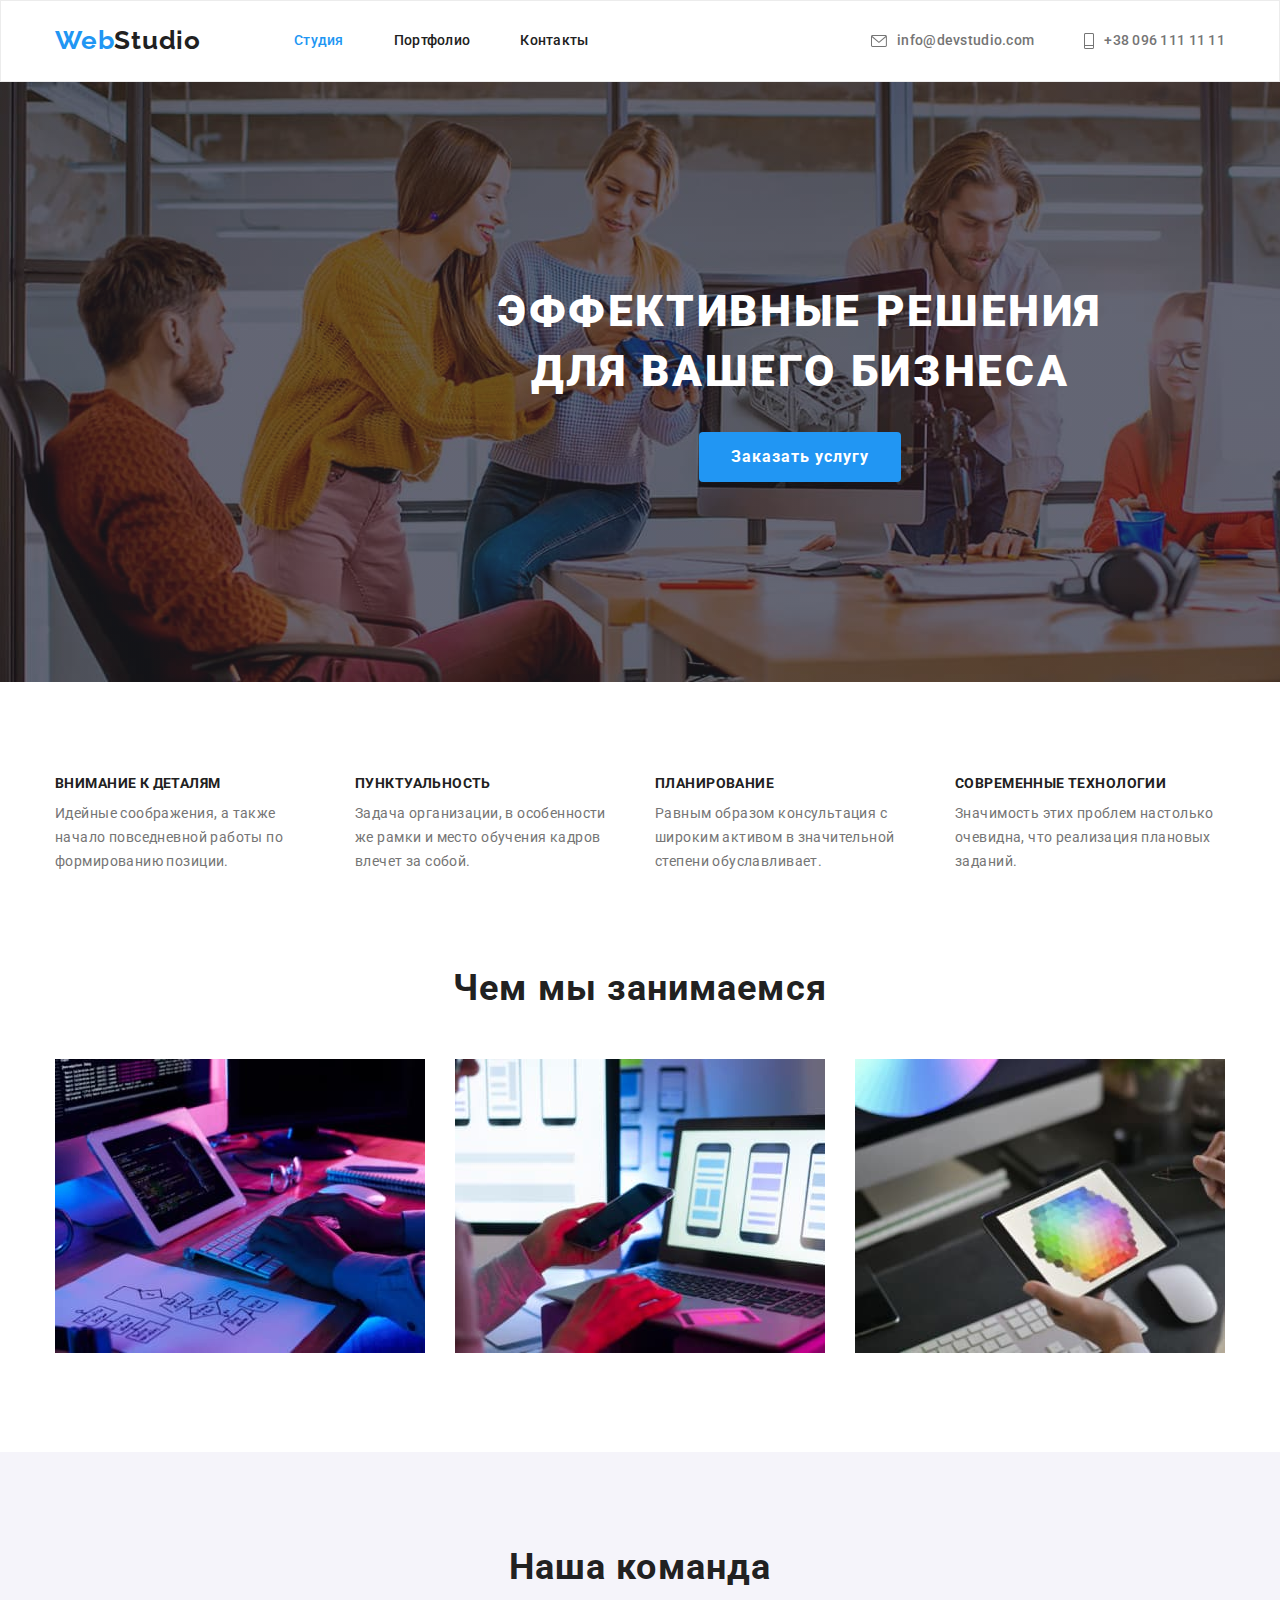
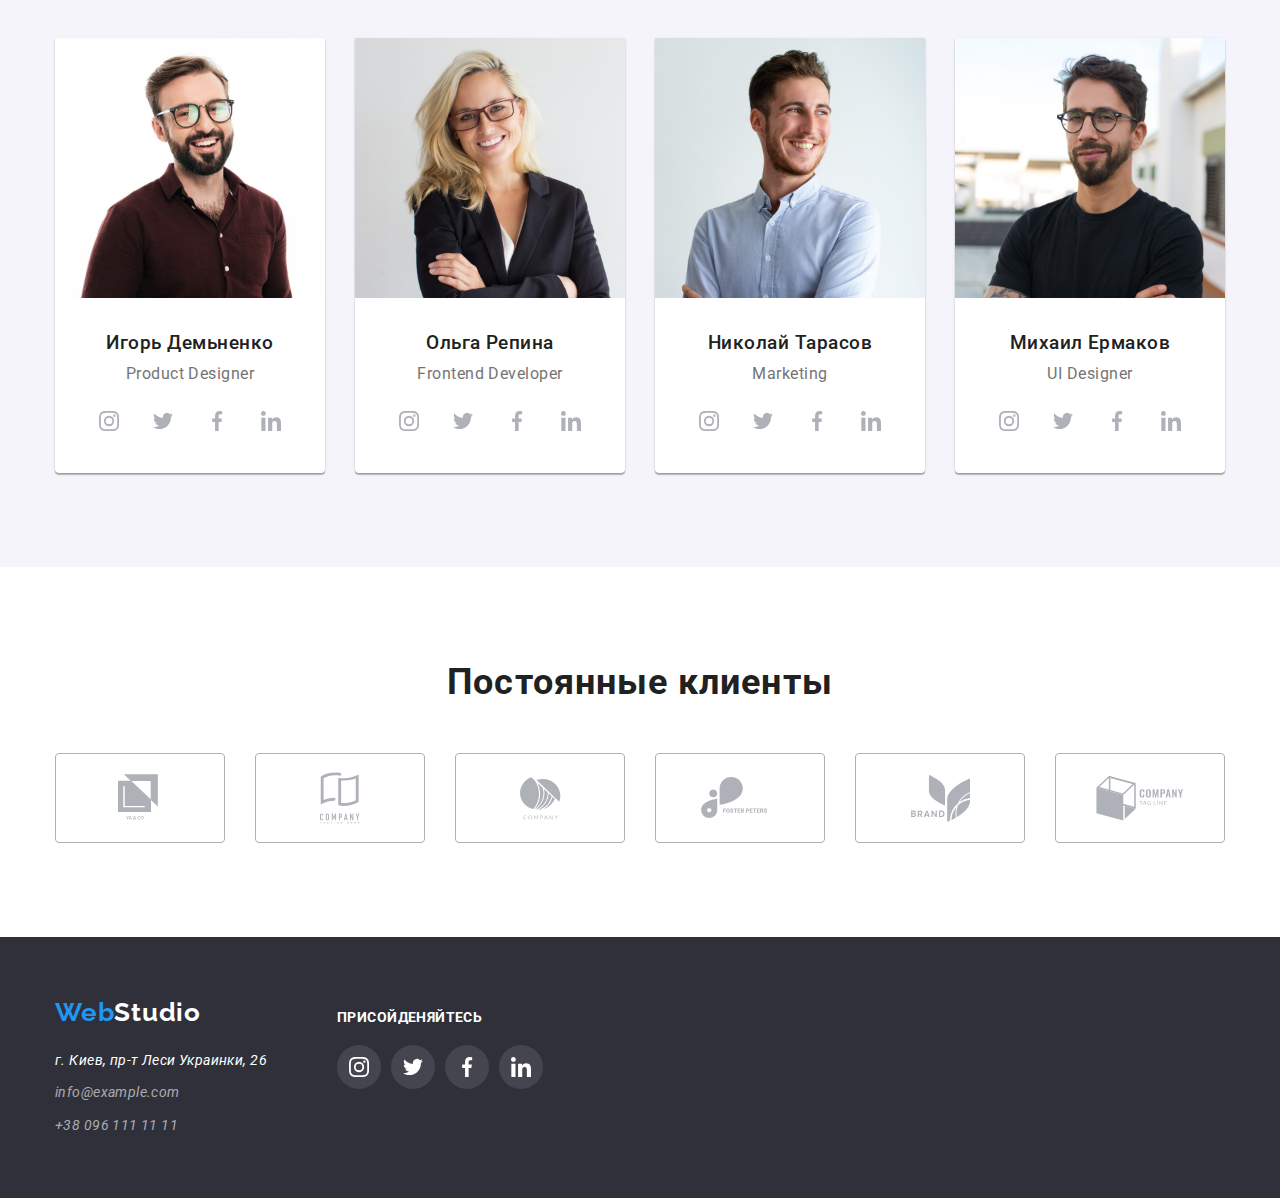
==== commit 38519b4e: "added footer,header icons" ====
--- a/index.html
+++ b/index.html
@@ -486,22 +486,85 @@
     </main>
     <footer class="footer">
       <div class="container">
-        <a href="./index.html" class="logo"
-          ><span class="logo-web">Web</span>Studio</a
-        >
-        <address>
-          <ul class="footer-adress-nav list">
-            <li class="item">г. Киев, пр-т Леси Украинки, 26</li>
-            <li class="item">
-              <a href="mailto:info@devstudio.com" class="link">
-                info@example.com</a
-              >
-            </li>
-            <li class="item">
-              <a href="tel:+380961111111" class="link"> +38 096 111 11 11</a>
-            </li>
-          </ul>
-        </address>
+        <div class="footer-flexbox">
+          <section class="footer-logo-adress">
+            <a href="./index.html" class="logo"
+              ><span class="logo-web">Web</span>Studio</a
+            >
+            <address>
+              <ul class="footer-adress-nav list">
+                <li class="item">г. Киев, пр-т Леси Украинки, 26</li>
+                <li class="item">
+                  <a href="mailto:info@devstudio.com" class="link">
+                    info@example.com</a
+                  >
+                </li>
+                <li class="item">
+                  <a href="tel:+380961111111" class="link">
+                    +38 096 111 11 11</a
+                  >
+                </li>
+              </ul>
+            </address>
+          </section>
+          <section class="join-us">
+            <p class="text">Присойденяйтесь</p>
+            <ul class="social-links-list list">
+              <li class="social-item">
+                <a
+                  class="link"
+                  href="https://www.instagram.com/"
+                  target="_blank"
+                  rel="noopener noreferrer"
+                  aria-label="ссылка Инстаграм"
+                >
+                  <svg class="social-icon" width="20" height="20">
+                    <use href="./images/symbol-defs.svg#icon-instagram"></use>
+                  </svg>
+                </a>
+              </li>
+              <li class="social-item">
+                <a
+                  class="link"
+                  href="https://www.twitter.com/"
+                  target="_blank"
+                  rel="noopener noreferrer"
+                  aria-label="ссылка Твиттер"
+                >
+                  <svg class="social-icon" width="20" height="20">
+                    <use href="./images/symbol-defs.svg#icon-twitter"></use>
+                  </svg>
+                </a>
+              </li>
+              <li class="social-item">
+                <a
+                  class="link"
+                  href="https://www.facebook.com/"
+                  target="_blank"
+                  rel="noopener noreferrer"
+                  aria-label="ссылка Фейсбук"
+                >
+                  <svg class="social-icon" width="20" height="20">
+                    <use href="./images/symbol-defs.svg#icon-facebook"></use>
+                  </svg>
+                </a>
+              </li>
+              <li class="social-item">
+                <a
+                  class="link"
+                  href="https://www.linkedin.com/"
+                  target="_blank"
+                  rel="noopener noreferrer"
+                  aria-label="ссылка Линкедин"
+                >
+                  <svg class="social-icon" width="20" height="20">
+                    <use href="./images/symbol-defs.svg#icon-linkedin"></use>
+                  </svg>
+                </a>
+              </li>
+            </ul>
+          </section>
+        </div>
       </div>
     </footer>
   </body>
--- a/css/styles.css
+++ b/css/styles.css
@@ -17,6 +17,7 @@
   --adress-links-text-color: rgba(255, 255, 255, 0.6);
   --crew-background-color: #f5f4fa;
   --icons-gray: #afb1b8;
+  --footer-icons-background: rgba(255, 255, 255, 0.1);
 }
 
 /* Page general styles */
@@ -275,7 +276,7 @@
   align-items: center;
   width: 44px;
   height: 44px;
-  background-color: #fff;
+  /* background-color: #fff; */
   border-radius: 50%;
 
   color: var(--icons-gray);
@@ -292,6 +293,7 @@
   --color4: currentColor;
   --color3: currentColor;
 }
+
 /* regular-clients section styles */
 .regular-clients-list {
   display: flex;
@@ -352,7 +354,33 @@
 .footer-adress-nav .item:not(:last-child) {
   margin-bottom: 9px;
 }
-
+.footer-flexbox {
+  display: flex;
+}
+.join-us {
+  margin-left: 70px;
+}
+.join-us .text {
+  margin-top: 12px;
+  margin-bottom: 20px;
+  font-family: Roboto;
+  font-style: normal;
+  font-weight: bold;
+  font-size: 14px;
+  line-height: 16px;
+  letter-spacing: 0.03em;
+  text-transform: uppercase;
+  color: #fff;
+}
+.join-us .social-links-list .link {
+  background-color: var(--footer-icons-background);
+  color: #fff;
+}
+.join-us .social-links-list .link:hover,
+.join-us .social-links-list .link:focus {
+  background-color: var(--emphasis-color);
+  color: #fff;
+}
 /* Portfolio.html personal styles */
 .header {
   border: 1px solid #ececec;
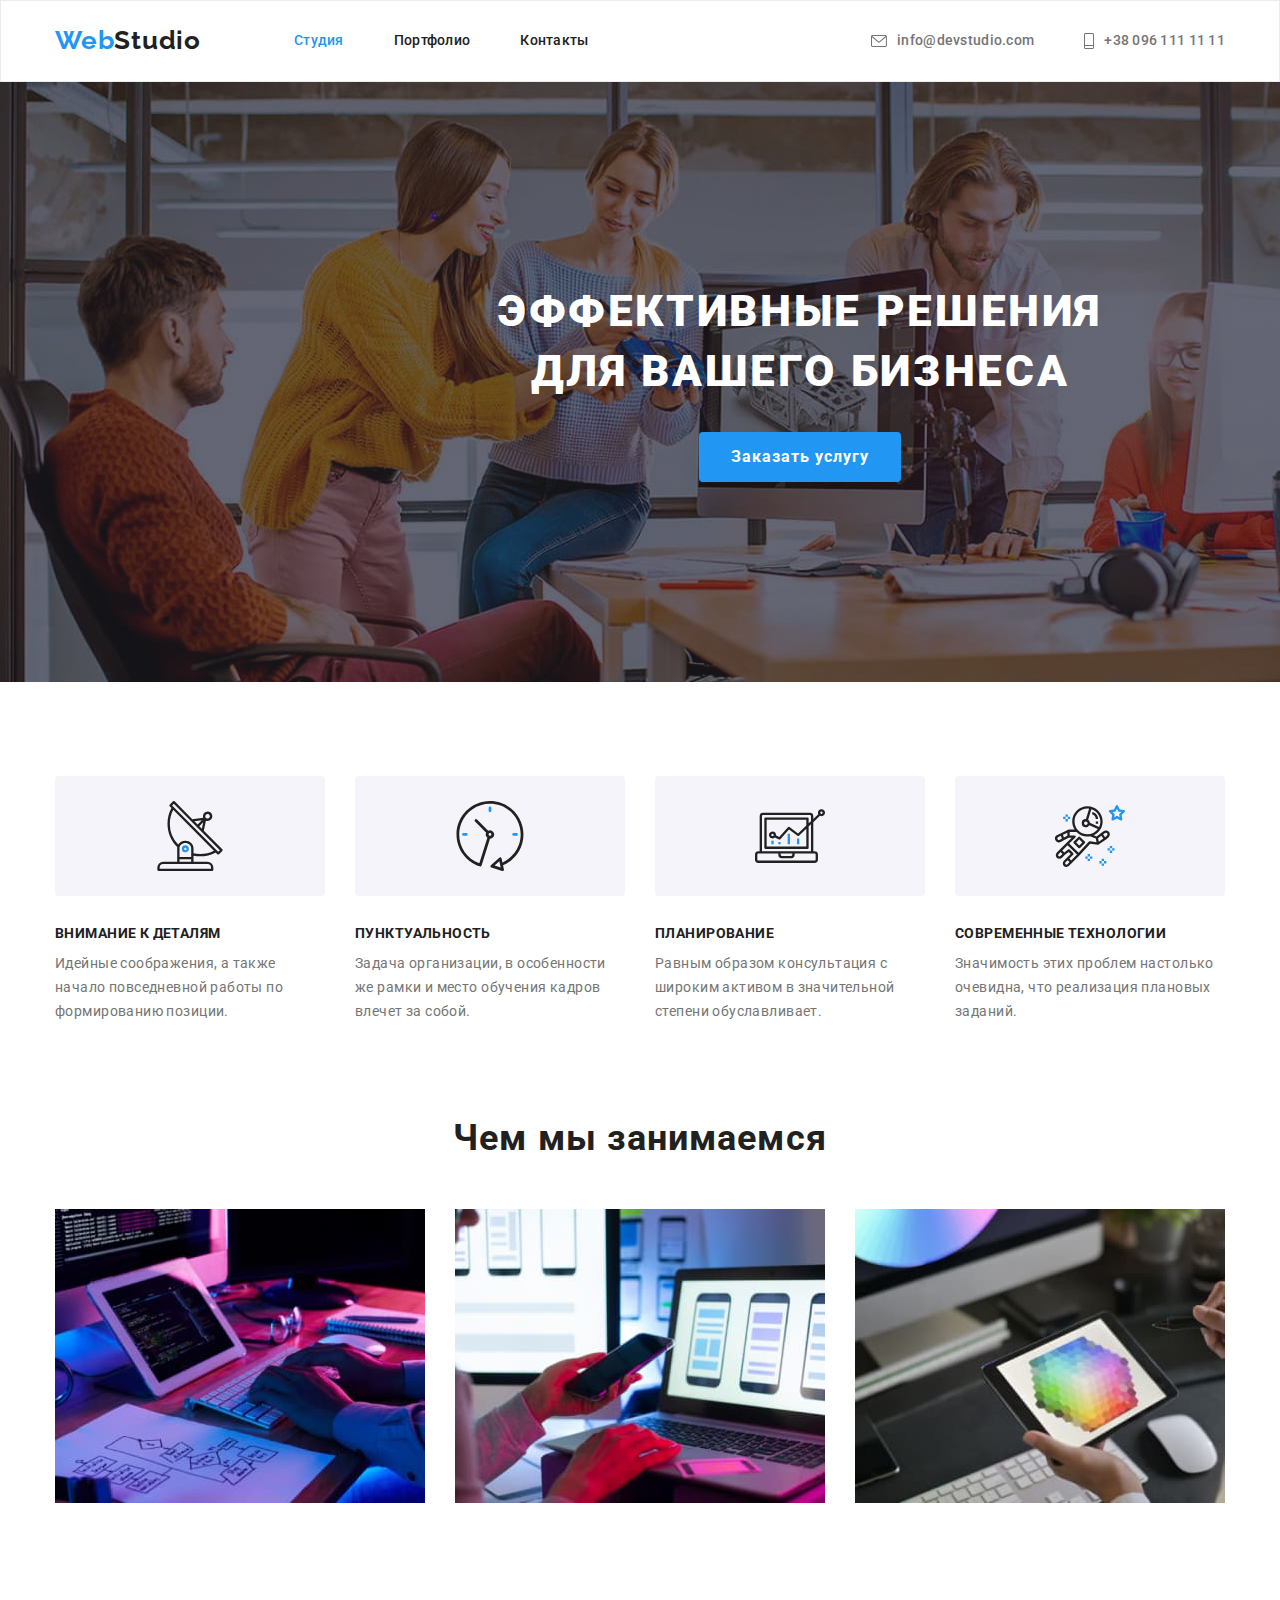
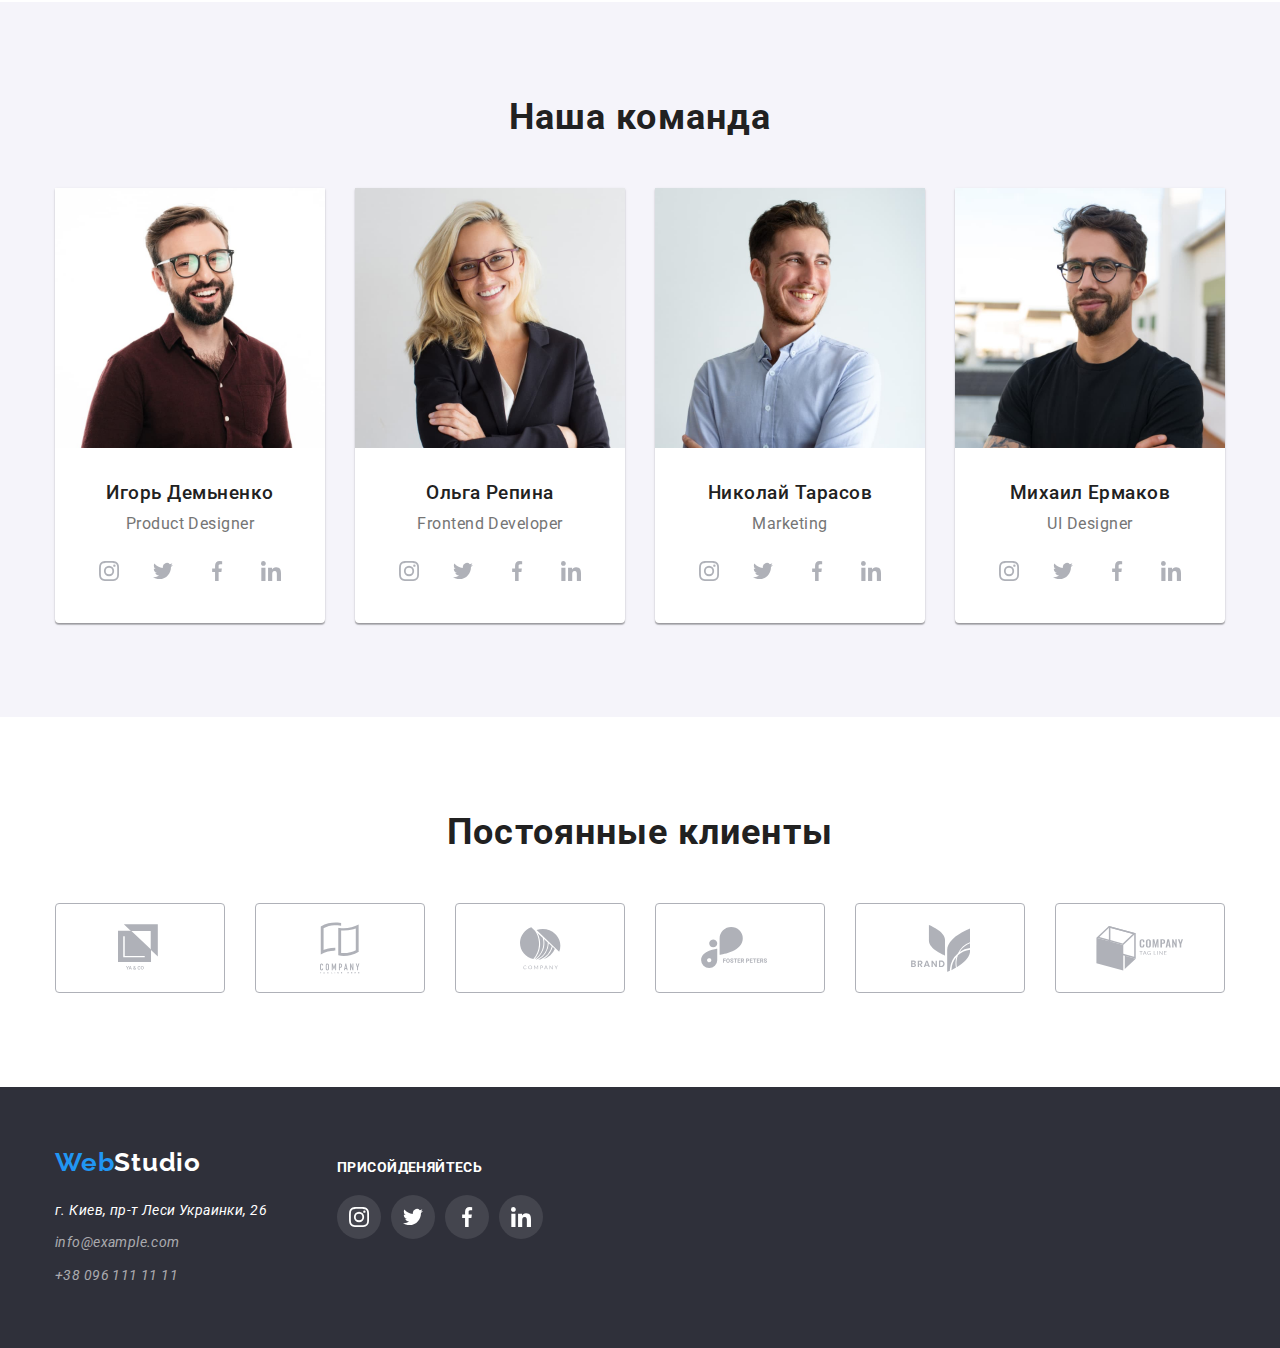
==== commit 94ef9b22: "added featers and shadows" ====
--- a/index.html
+++ b/index.html
@@ -69,6 +69,11 @@
         <div class="container">
           <ul class="features-list list">
             <li class="item">
+              <div class="features-icon-container">
+                <svg class="features-icon" width="70" height="70">
+                  <use href="./images/symbol-defs.svg#icon-antenna"></use>
+                </svg>
+              </div>
               <h3 class="title">Внимание к деталям</h3>
               <p class="text">
                 Идейные соображения, а также начало повседневной работы по
@@ -76,6 +81,11 @@
               </p>
             </li>
             <li class="item">
+              <div class="features-icon-container">
+                <svg class="features-icon" width="70" height="70">
+                  <use href="./images/symbol-defs.svg#icon-clock"></use>
+                </svg>
+              </div>
               <h3 class="title">Пунктуальность</h3>
               <p class="text">
                 Задача организации, в особенности же рамки и место обучения
@@ -83,6 +93,11 @@
               </p>
             </li>
             <li class="item">
+              <div class="features-icon-container">
+                <svg class="features-icon" width="70" height="70">
+                  <use href="./images/symbol-defs.svg#icon-diagram"></use>
+                </svg>
+              </div>
               <h3 class="title">Планирование</h3>
               <p class="text">
                 Равным образом консультация с широким активом в значительной
@@ -90,6 +105,11 @@
               </p>
             </li>
             <li class="item">
+              <div class="features-icon-container">
+                <svg class="features-icon" width="70" height="70">
+                  <use href="./images/symbol-defs.svg#icon-astronaut"></use>
+                </svg>
+              </div>
               <h3 class="title">Современные технологии</h3>
               <p class="text">
                 Значимость этих проблем настолько очевидна, что реализация
--- a/css/styles.css
+++ b/css/styles.css
@@ -221,6 +221,16 @@
   line-height: 1.7;
   letter-spacing: 0.03em;
 }
+.features-icon-container {
+  display: flex;
+  justify-content: center;
+  align-items: center;
+  width: 270px;
+  height: 120px;
+  background-color: #f5f4fa;
+  border-radius: 4px;
+  margin-bottom: 30px;
+}
 
 /* What we do section styles*/
 .what-we-do {
@@ -449,7 +459,8 @@
   letter-spacing: 0.03em;
   margin-bottom: 20px;
 }
-.our-projects-list .link:hover,
-.our-projects-list .link:focus {
-  color: var(--emphasis-color);
-}
+.our-projects-list .item:hover,
+.our-projects-list .item:focus {
+  box-shadow: 0px 1px 1px rgba(0, 0, 0, 0.12), 0px 4px 4px rgba(0, 0, 0, 0.06),
+    1px 4px 6px rgba(0, 0, 0, 0.16);
+}
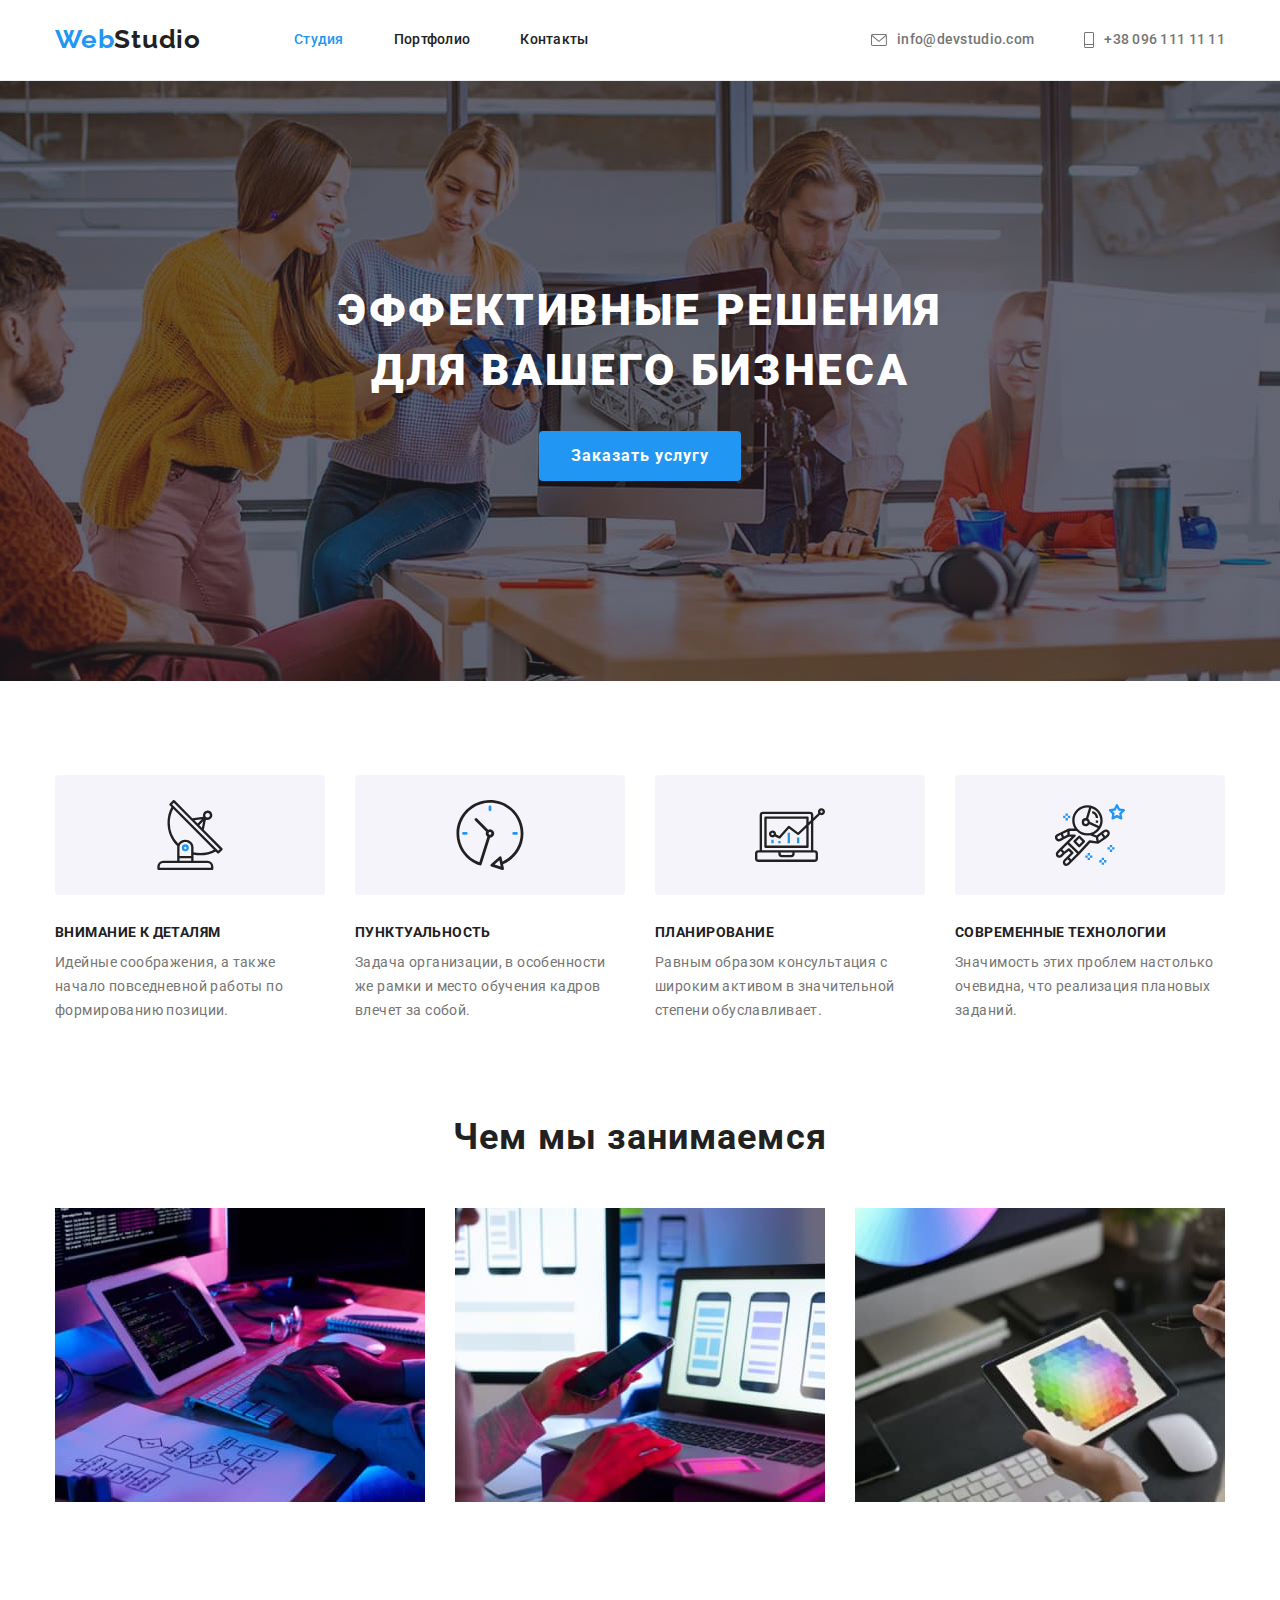
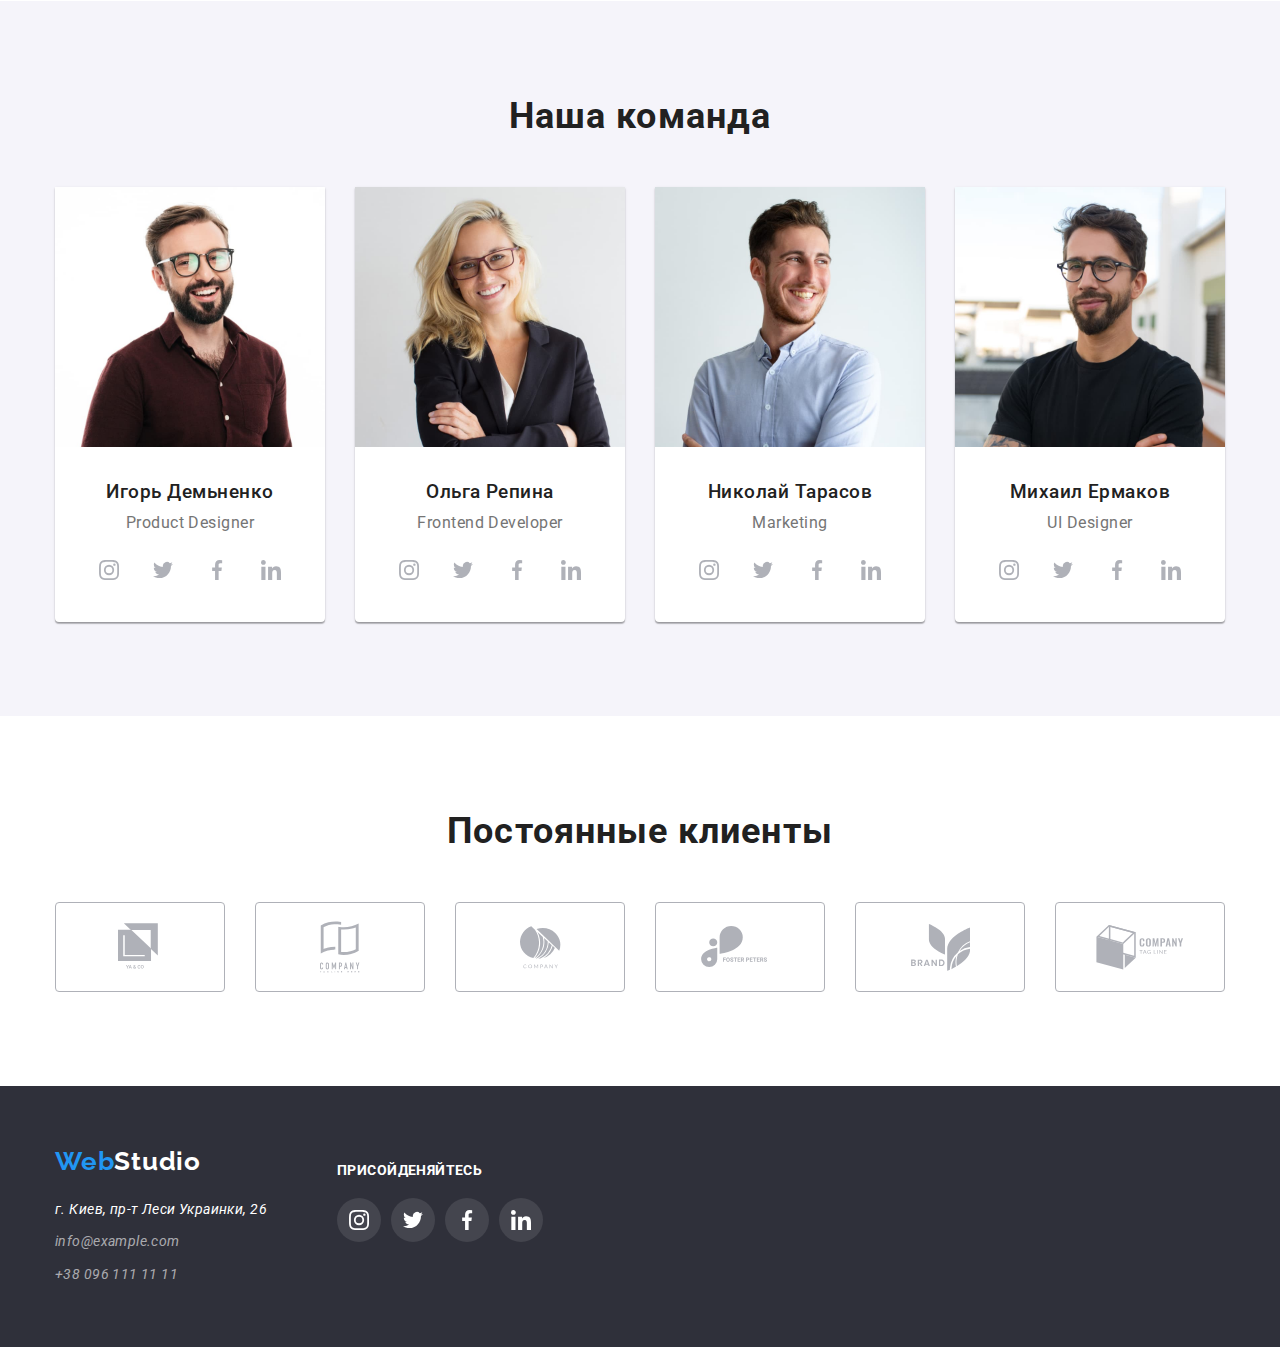
==== commit 227a788a: "fixed footer, text-contain our-projects-list, header border" ====
--- a/index.html
+++ b/index.html
@@ -507,7 +507,7 @@
     <footer class="footer">
       <div class="container">
         <div class="footer-flexbox">
-          <section class="footer-logo-adress">
+          <div class="footer-logo-adress">
             <a href="./index.html" class="logo"
               ><span class="logo-web">Web</span>Studio</a
             >
@@ -526,8 +526,8 @@
                 </li>
               </ul>
             </address>
-          </section>
-          <section class="join-us">
+          </div>
+          <div class="join-us">
             <p class="text">Присойденяйтесь</p>
             <ul class="social-links-list list">
               <li class="social-item">
@@ -583,7 +583,7 @@
                 </a>
               </li>
             </ul>
-          </section>
+          </div>
         </div>
       </div>
     </footer>
--- a/css/styles.css
+++ b/css/styles.css
@@ -70,7 +70,9 @@
 }
 
 /* Header Styles */
-
+.header {
+  border-bottom: 1px solid #ececec;
+}
 .header .container,
 .nav {
   display: flex;
@@ -139,19 +141,23 @@
 }
 /* Hero section styles */
 .hero {
-  width: 1600px;
+  display: flex;
+  flex-direction: column;
+  justify-content: center;
+  align-items: center;
+  max-width: 1600px;
   height: 600px;
   margin-left: auto;
   margin-right: auto;
   padding-top: 200px;
   padding-bottom: 200px;
+  background-color: var(--hero-background-color);
   background-image: linear-gradient(
       to right,
       rgba(47, 48, 58, 0.4),
       rgba(47, 48, 58, 0.4)
     ),
     url(../images/hero-background-image.jpg);
-  background-color: var(--hero-background-color);
   background-repeat: no-repeat;
   background-position: center;
   background-size: cover;
@@ -366,12 +372,12 @@
 }
 .footer-flexbox {
   display: flex;
+  align-items: center;
 }
 .join-us {
   margin-left: 70px;
 }
 .join-us .text {
-  margin-top: 12px;
   margin-bottom: 20px;
   font-family: Roboto;
   font-style: normal;
@@ -392,9 +398,7 @@
   color: #fff;
 }
 /* Portfolio.html personal styles */
-.header {
-  border: 1px solid #ececec;
-}
+
 .our-projects-nav {
   display: flex;
   margin-bottom: 50px;
@@ -441,23 +445,26 @@
 .our-projects-list .item:not(:nth-last-child(-n + 3)) {
   margin-bottom: 30px;
 }
+.our-projects-list .text-contain {
+  /* padding-top: 20px;
+  padding-bottom: 20px;
+  padding-left: 24px;
+  padding-right: 24px; */
+  padding: 20px 24px;
+}
 .our-projects-list .title {
-  margin-top: 20px;
   margin-bottom: 4px;
-  margin-left: 24px;
   font-weight: 700;
   font-size: 18px;
   line-height: 2;
   letter-spacing: 0.06em;
 }
 .our-projects-list .text {
-  margin-left: 24px;
   color: var(--main-text-color);
   font-weight: 400;
   font-size: 16px;
   line-height: 1.87;
   letter-spacing: 0.03em;
-  margin-bottom: 20px;
 }
 .our-projects-list .item:hover,
 .our-projects-list .item:focus {
